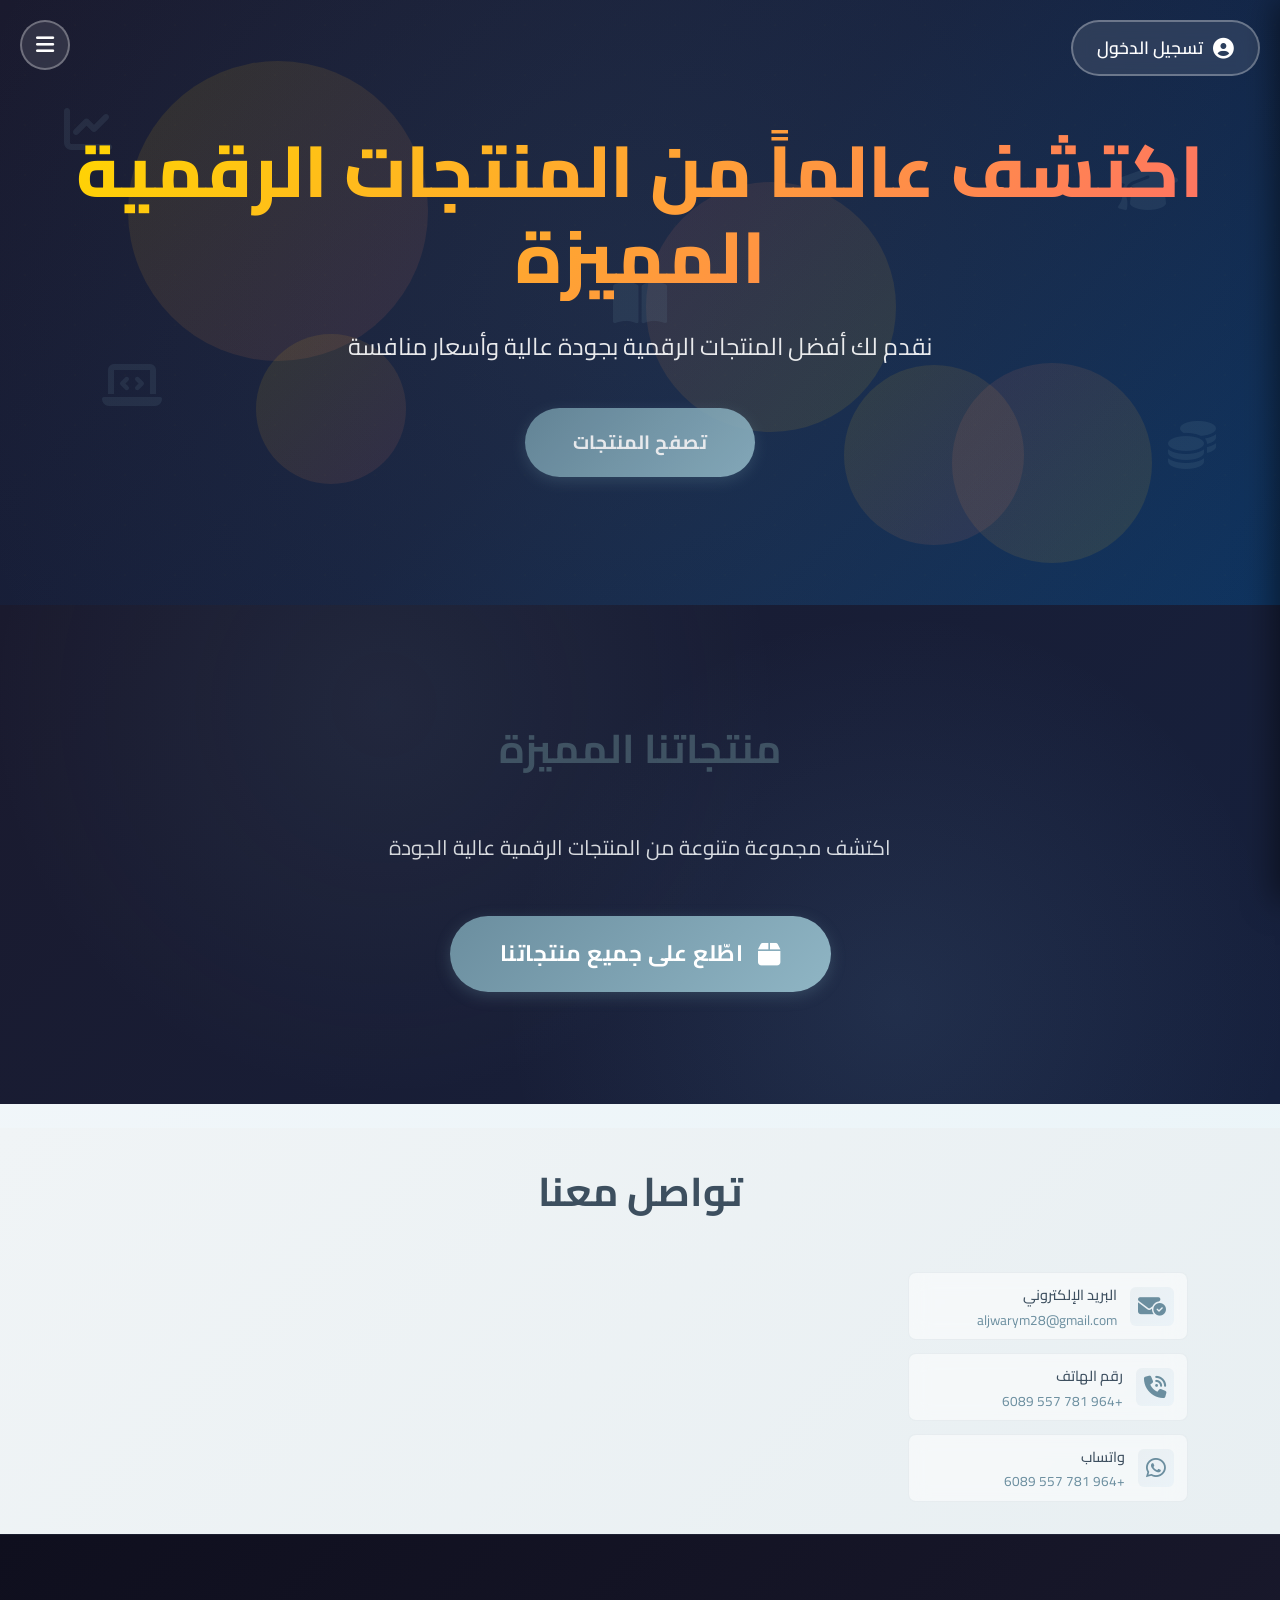
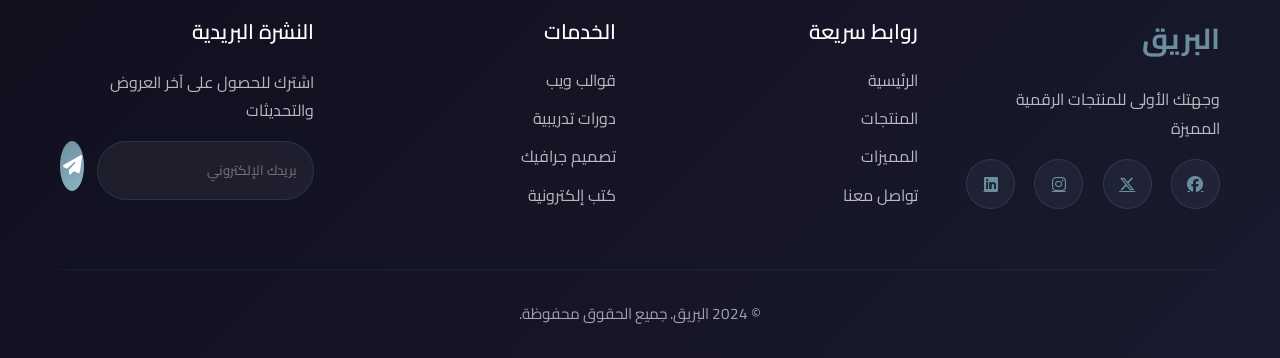
==== index.html @ 7b372cf4 "Add files via upload" ====
<!DOCTYPE html>
<html lang="ar" dir="rtl">
<head>
    <meta charset="UTF-8">
    <meta name="viewport" content="width=device-width, initial-scale=1.0">
    <title>البريق</title>
    <link rel="stylesheet" href="styles.css">
    <link href="https://fonts.googleapis.com/css2?family=Cairo:wght@300;400;600;700;800&display=swap" rel="stylesheet">
    <link rel="stylesheet" href="https://cdnjs.cloudflare.com/ajax/libs/font-awesome/6.4.0/css/all.min.css">
</head>
<body>
    <!-- Login Button -->
    <div class="login-container">
        <a href="#" class="login-btn">
            <i class="fas fa-user-circle"></i>
            <span>تسجيل الدخول</span>
        </a>
    </div>

    <!-- Sidebar Menu -->
    <div class="sidebar">
        <div class="sidebar-header">
            <h3>القائمة</h3>
            <button class="close-sidebar">
                <i class="fas fa-times"></i>
            </button>
        </div>
        <nav class="sidebar-nav">
            <a href="#home" class="sidebar-link active">
                <i class="fas fa-home"></i>
                <span>الرئيسية</span>
            </a>
            <a href="#products" class="sidebar-link">
                <i class="fas fa-box"></i>
                <span>المنتجات</span>
            </a>
            <a href="#contact" class="sidebar-link">
                <i class="fas fa-envelope"></i>
                <span>تواصل معنا</span>
            </a>
        </nav>
    </div>

    <!-- Sidebar Toggle Button -->
    <button class="sidebar-toggle">
        <i class="fas fa-bars"></i>
    </button>

    <!-- Hero Section -->
    <section class="hero" id="home">
        <div class="hero-animation">
            <div class="floating-shape shape-1"></div>
            <div class="floating-shape shape-2"></div>
            <div class="floating-shape shape-3"></div>
            <div class="floating-shape shape-4"></div>
            <div class="floating-shape shape-5"></div>
            <div class="digital-icon icon-1">
                <i class="fas fa-chart-line"></i>
            </div>
            <div class="digital-icon icon-2">
                <i class="fas fa-graduation-cap"></i>
            </div>
            <div class="digital-icon icon-3">
                <i class="fas fa-laptop-code"></i>
            </div>
            <div class="digital-icon icon-4">
                <i class="fas fa-coins"></i>
            </div>
            <div class="digital-icon icon-5">
                <i class="fas fa-book-open"></i>
            </div>
        </div>
        <div class="container">
            <div class="hero-content">
                <h1>اكتشف عالماً من المنتجات الرقمية المميزة</h1>
                <p>نقدم لك أفضل المنتجات الرقمية بجودة عالية وأسعار منافسة</p>
                <div class="hero-buttons">
                    <a href="#products" class="btn btn-primary">تصفح المنتجات</a>
                </div>
            </div>
        </div>
    </section>



    <!-- Products Section -->
    <section class="products" id="products">
        <div class="container">
            <h2 class="section-title">منتجاتنا المميزة</h2>
            <p class="section-description">اكتشف مجموعة متنوعة من المنتجات الرقمية عالية الجودة</p>
            <div class="products-cta">
                <a href="products.html" class="btn btn-primary btn-large">
                    <i class="fas fa-box"></i>
                    اطّلع على جميع منتجاتنا
                </a>
            </div>
        </div>
    </section>

    <!-- Contact Section -->
    <section class="contact" id="contact">
        <div class="container">
            <h2 class="section-title">تواصل معنا</h2>
            <div class="contact-content">
                <div class="contact-info">
                    <div class="info-item">
                        <i class="fas fa-envelope-circle-check"></i>
                        <div>
                            <h4>البريد الإلكتروني</h4>
                            <p><a href="mailto:aljwarym28@gmail.com">aljwarym28@gmail.com</a></p>
                        </div>
                    </div>
                    <div class="info-item">
                        <i class="fas fa-phone-volume"></i>
                        <div>
                            <h4>رقم الهاتف</h4>
                            <p><a href="tel:+9647815576089">+964 781 557 6089</a></p>
                        </div>
                    </div>
                    <div class="info-item">
                        <i class="fab fa-whatsapp"></i>
                        <div>
                            <h4>واتساب</h4>
                            <p><a href="https://wa.me/9647815576089" target="_blank">+964 781 557 6089</a></p>
                        </div>
                    </div>
                </div>
            </div>
        </div>
    </section>

    <!-- سيتم تحميل الفوتر تلقائياً -->

    <script src="script.js"></script>
    <script src="load-components.js"></script>
</body>
</html>
---- styles.css ----
/* ===== Reset & Base Styles ===== */
* {
    margin: 0;
    padding: 0;
    box-sizing: border-box;
}

:root {
    --primary-color: #6b8e9f;
    --primary-dark: #5a7b8c;
    --secondary-color: #8fb5c4;
    --text-dark: #3d4f5f;
    --text-light: rgba(255, 255, 255, 0.9);
    --bg-light: #f8fafb;
    --bg-white: #ffffff;
    --border-color: rgba(107, 142, 159, 0.15);
    --shadow: 0 2px 8px rgba(0, 0, 0, 0.06), 0 1px 3px rgba(0, 0, 0, 0.04);
    --shadow-lg: 0 8px 20px rgba(0, 0, 0, 0.08), 0 3px 8px rgba(0, 0, 0, 0.06);
    --transition: all 0.3s cubic-bezier(0.4, 0, 0.2, 1);
    --glow-color: rgba(107, 142, 159, 0.25);
    --gradient-primary: linear-gradient(135deg, #6b8e9f 0%, #8fb5c4 100%);
    --gradient-dark: linear-gradient(135deg, #f0f4f6 0%, #e8eff2 100%);
    --accent-color: #7a9eaf;
    --success-color: #5cb85c;
    --warning-color: #f0ad4e;
    --info-color: #5bc0de;
}

body {
    font-family: 'Cairo', sans-serif;
    line-height: 1.6;
    color: var(--text-dark);
    background: linear-gradient(135deg, #f5f7fa 0%, #e8f4f8 100%);
    overflow-x: hidden;
    position: relative;
}

body::before {
    content: '';
    position: fixed;
    top: 0;
    left: 0;
    width: 100%;
    height: 100%;
    background: 
        radial-gradient(circle at 20% 50%, rgba(107, 142, 159, 0.1) 0%, transparent 50%),
        radial-gradient(circle at 80% 80%, rgba(124, 185, 232, 0.1) 0%, transparent 50%);
    pointer-events: none;
    z-index: 0;
    animation: pulse-glow 8s ease-in-out infinite;
}

@keyframes pulse-glow {
    0%, 100% { opacity: 0.5; }
    50% { opacity: 1; }
}

.container {
    max-width: 1200px;
    margin: 0 auto;
    padding: 0 20px;
}

/* ===== Header & Navigation ===== */
.login-container {
    position: fixed;
    top: 20px;
    right: 20px;
    z-index: 1000;
}

.login-btn {
    display: flex;
    align-items: center;
    gap: 10px;
    color: #ffffff;
    text-decoration: none;
    font-size: 1.1rem;
    font-weight: 600;
    padding: 12px 24px;
    background: rgba(255, 255, 255, 0.1);
    border: 2px solid rgba(255, 255, 255, 0.3);
    border-radius: 30px;
    backdrop-filter: blur(10px);
    transition: all 0.3s ease;
}

.login-btn:hover {
    background: rgba(255, 255, 255, 0.2);
    border-color: #ffd700;
    transform: translateY(-2px);
    box-shadow: 0 5px 20px rgba(255, 215, 0, 0.3);
}

.login-btn i {
    font-size: 1.3rem;
}

/* ===== Sidebar Menu ===== */
.sidebar {
    position: fixed;
    top: 0;
    right: -300px;
    width: 300px;
    height: 100vh;
    background: linear-gradient(135deg, #1a1a2e 0%, #16213e 50%, #0f3460 100%);
    z-index: 1001;
    transition: right 0.4s ease;
    box-shadow: -5px 0 30px rgba(0, 0, 0, 0.5);
    padding: 20px;
}

.sidebar.active {
    right: 0;
}

.sidebar-header {
    display: flex;
    justify-content: space-between;
    align-items: center;
    padding: 20px 0;
    border-bottom: 1px solid rgba(255, 255, 255, 0.1);
    margin-bottom: 20px;
}

.sidebar-header h3 {
    color: #ffffff;
    font-size: 1.5rem;
    margin: 0;
}

.close-sidebar {
    background: none;
    border: none;
    color: #ffffff;
    font-size: 1.5rem;
    cursor: pointer;
    transition: all 0.3s ease;
}

.close-sidebar:hover {
    color: #ffd700;
    transform: rotate(90deg);
}

.sidebar-nav {
    display: flex;
    flex-direction: column;
    gap: 10px;
}

.sidebar-link {
    display: flex;
    align-items: center;
    gap: 15px;
    color: #ffffff;
    text-decoration: none;
    padding: 15px 20px;
    border-radius: 10px;
    transition: all 0.3s ease;
    font-size: 1.1rem;
}

.sidebar-link:hover,
.sidebar-link.active {
    background: rgba(255, 255, 255, 0.1);
    color: #ffd700;
    transform: translateX(-5px);
}

.sidebar-link i {
    font-size: 1.3rem;
    width: 25px;
}

.sidebar-toggle {
    position: fixed;
    top: 20px;
    left: 20px;
    background: rgba(255, 255, 255, 0.1);
    border: 2px solid rgba(255, 255, 255, 0.3);
    border-radius: 50%;
    width: 50px;
    height: 50px;
    color: #ffffff;
    font-size: 1.3rem;
    cursor: pointer;
    z-index: 1000;
    transition: all 0.3s ease;
    backdrop-filter: blur(10px);
}

.sidebar-toggle:hover {
    background: rgba(255, 255, 255, 0.2);
    border-color: #ffd700;
    transform: scale(1.1);
    box-shadow: 0 5px 20px rgba(255, 215, 0, 0.3);
}

.header {
    background: transparent;
    backdrop-filter: none;
    box-shadow: none;
    position: relative;
    top: 0;
    z-index: 1;
    padding: 2rem 0;
    border-bottom: none;
}

.navbar {
    display: flex;
    justify-content: space-between;
    align-items: center;
    padding: 0.5rem 0;
}

.logo h1 {
    font-size: 2.2rem;
    background: linear-gradient(135deg, #ffd700 0%, #ff6b6b 100%);
    -webkit-background-clip: text;
    -webkit-text-fill-color: transparent;
    background-clip: text;
    font-weight: 800;
    letter-spacing: 1px;
    animation: logo-glow 3s ease-in-out infinite;
}

@keyframes logo-glow {
    0%, 100% { filter: brightness(1); }
    50% { filter: brightness(1.3); }
}

.logo span {
    color: #ffffff;
}

.nav-menu {
    display: flex;
    list-style: none;
    gap: 2.5rem;
}

.nav-link {
    text-decoration: none;
    color: #ffffff;
    font-weight: 600;
    font-size: 1.1rem;
    transition: var(--transition);
    position: relative;
    padding: 0.5rem 0;
}

.nav-link::after {
    content: '';
    position: absolute;
    bottom: 0;
    right: 0;
    width: 0;
    height: 2px;
    background: linear-gradient(90deg, #ffd700, #ff6b6b);
    transition: var(--transition);
}

.nav-link:hover::after,
.nav-link.active::after {
    width: 100%;
}

.nav-link:hover,
.nav-link.active {
    color: #6b8e9f;
    transform: translateY(-2px);
}

.nav-icons {
    display: flex;
    align-items: center;
    gap: 1.2rem;
}

.icon-btn {
    color: #6b8e9f;
    font-size: 1.3rem;
    transition: var(--transition);
    padding: 0.6rem;
    border-radius: 50%;
    background: rgba(107, 142, 159, 0.1);
    border: 1px solid rgba(107, 142, 159, 0.2);
}

.icon-btn:hover {
    background: linear-gradient(135deg, #6b8e9f 0%, #8fb5c4 100%);
    color: #ffffff;
    transform: translateY(-3px) scale(1.1);
    box-shadow: 0 5px 20px rgba(107, 142, 159, 0.3);
}

.hamburger {
    display: none;
    flex-direction: column;
    cursor: pointer;
    gap: 6px;
    padding: 0.5rem;
}

.hamburger span {
    width: 30px;
    height: 3px;
    background: #ffffff;
    transition: var(--transition);
    border-radius: 2px;
}

/* ===== Hero Section ===== */
.hero {
    padding: 8rem 0;
    background: linear-gradient(135deg, #1a1a2e 0%, #16213e 50%, #0f3460 100%);
    color: var(--bg-white);
    position: relative;
    overflow: hidden;
}

.hero::before {
    content: '';
    position: absolute;
    top: 0;
    left: 0;
    right: 0;
    bottom: 0;
    background: url('data:image/svg+xml,<svg xmlns="http://www.w3.org/2000/svg" viewBox="0 0 100 100"><circle cx="50" cy="50" r="1" fill="rgba(255,215,0,0.15)"/></svg>');
    background-size: 50px 50px;
    opacity: 0.4;
    animation: dots-move 20s linear infinite;
}

@keyframes dots-move {
    0% { transform: translateY(0); }
    100% { transform: translateY(-50px); }
}

.hero::after {
    content: '';
    position: absolute;
    top: -50%;
    left: -50%;
    width: 200%;
    height: 200%;
    background: radial-gradient(circle, rgba(107, 142, 159, 0.1) 0%, transparent 50%);
    animation: rotate-glow 15s linear infinite;
}

@keyframes rotate-glow {
    0% { transform: rotate(0deg); }
    100% { transform: rotate(360deg); }
}

.hero .container {
    display: grid;
    grid-template-columns: 1fr;
    gap: 4rem;
    align-items: center;
    position: relative;
    z-index: 1;
    text-align: center;
}

.hero-animation {
    position: absolute;
    top: 0;
    left: 0;
    width: 100%;
    height: 100%;
    overflow: hidden;
    z-index: 0;
}

.floating-shape {
    position: absolute;
    border-radius: 50%;
    opacity: 0.1;
    animation: float 20s infinite ease-in-out;
}

.shape-1 {
    width: 300px;
    height: 300px;
    background: linear-gradient(135deg, #ffd700, #ff6b6b);
    top: 10%;
    left: 10%;
    animation-delay: 0s;
}

.shape-2 {
    width: 200px;
    height: 200px;
    background: linear-gradient(135deg, #ff6b6b, #ffd700);
    top: 60%;
    right: 10%;
    animation-delay: -5s;
}

.shape-3 {
    width: 150px;
    height: 150px;
    background: linear-gradient(135deg, #ffd700, #ff6b6b);
    bottom: 20%;
    left: 20%;
    animation-delay: -10s;
}

.shape-4 {
    width: 250px;
    height: 250px;
    background: linear-gradient(135deg, #ff6b6b, #ffd700);
    top: 30%;
    right: 30%;
    animation-delay: -15s;
}

.shape-5 {
    width: 180px;
    height: 180px;
    background: linear-gradient(135deg, #ffd700, #ff6b6b);
    bottom: 10%;
    right: 20%;
    animation-delay: -8s;
}

@keyframes float {
    0%, 100% {
        transform: translateY(0) rotate(0deg);
        opacity: 0.1;
    }
    25% {
        transform: translateY(-30px) rotate(90deg);
        opacity: 0.2;
    }
    50% {
        transform: translateY(-60px) rotate(180deg);
        opacity: 0.1;
    }
    75% {
        transform: translateY(-30px) rotate(270deg);
        opacity: 0.2;
    }
}

.digital-icon {
    position: absolute;
    font-size: 3rem;
    color: rgba(107, 142, 159, 0.15);
    animation: icon-float 15s infinite ease-in-out;
    z-index: 0;
}

.icon-1 {
    top: 15%;
    left: 5%;
    animation-delay: 0s;
}

.icon-2 {
    top: 25%;
    right: 8%;
    animation-delay: -3s;
}

.icon-3 {
    bottom: 30%;
    left: 8%;
    animation-delay: -6s;
}

.icon-4 {
    bottom: 20%;
    right: 5%;
    animation-delay: -9s;
}

.icon-5 {
    top: 50%;
    left: 50%;
    transform: translate(-50%, -50%);
    animation-delay: -12s;
}

@keyframes icon-float {
    0%, 100% {
        transform: translateY(0) scale(1);
        opacity: 0.15;
    }
    25% {
        transform: translateY(-20px) scale(1.1);
        opacity: 0.25;
    }
    50% {
        transform: translateY(-40px) scale(1);
        opacity: 0.15;
    }
    75% {
        transform: translateY(-20px) scale(1.1);
        opacity: 0.25;
    }
}

.hero-content h1 {
    font-size: 4.5rem;
    margin-bottom: 1.5rem;
    line-height: 1.2;
    font-weight: 800;
    background: linear-gradient(135deg, #ffd700 0%, #ff6b6b 100%);
    -webkit-background-clip: text;
    -webkit-text-fill-color: transparent;
    background-clip: text;
    animation: text-glow 3s ease-in-out infinite;
    text-align: center;
}

@keyframes text-glow {
    0%, 100% { filter: brightness(1); }
    50% { filter: brightness(1.2); }
}

.hero-content p {
    font-size: 1.5rem;
    margin: 0 auto 2.5rem;
    opacity: 0.9;
    line-height: 1.8;
    animation: fade-in-up 1s ease-out 0.3s both;
    max-width: 800px;
}

@keyframes fade-in-up {
    from {
        opacity: 0;
        transform: translateY(20px);
    }
    to {
        opacity: 0.9;
        transform: translateY(0);
    }
}

.hero-buttons {
    display: flex;
    gap: 1.5rem;
    animation: fade-in-up 1s ease-out 0.6s both;
    justify-content: center;
}

.btn {
    padding: 1.2rem 3rem;
    border-radius: 50px;
    text-decoration: none;
    font-weight: 700;
    transition: var(--transition);
    display: inline-block;
    cursor: pointer;
    border: none;
    font-size: 1.2rem;
    letter-spacing: 0.5px;
    position: relative;
    overflow: hidden;
}

.btn::before {
    content: '';
    position: absolute;
    top: 50%;
    left: 50%;
    width: 0;
    height: 0;
    border-radius: 50%;
    background: rgba(255, 255, 255, 0.3);
    transform: translate(-50%, -50%);
    transition: width 0.6s, height 0.6s;
}

.btn:hover::before {
    width: 300px;
    height: 300px;
}

.btn-primary {
    background: linear-gradient(135deg, #6b8e9f 0%, #8fb5c4 100%);
    color: #ffffff;
    box-shadow: 0 4px 15px rgba(107, 142, 159, 0.3);
    animation: pulse-shadow 2s ease-in-out infinite;
}

@keyframes pulse-shadow {
    0%, 100% { box-shadow: 0 4px 15px rgba(107, 142, 159, 0.3); }
    50% { box-shadow: 0 6px 25px rgba(107, 142, 159, 0.5); }
}

.btn-primary:hover {
    transform: translateY(-3px);
    box-shadow: 0 6px 20px rgba(107, 142, 159, 0.4);
}

.btn-secondary {
    background: transparent;
    color: #6b8e9f;
    border: 2px solid #6b8e9f;
}

.btn-secondary:hover {
    background: rgba(107, 142, 159, 0.1);
    transform: translateY(-3px);
}

.hero-image {
    display: none;
}

/* ===== Features Section ===== */
.features {
    padding: 5rem 0;
    background: var(--bg-white);
}

.section-title {
    text-align: center;
    font-size: 2.5rem;
    margin-bottom: 3rem;
    color: var(--text-dark);
}

.features-grid {
    display: grid;
    grid-template-columns: repeat(auto-fit, minmax(250px, 1fr));
    gap: 2rem;
}

.feature-card {
    padding: 2rem;
    text-align: center;
    border-radius: 15px;
    background: var(--bg-light);
    transition: var(--transition);
}

.feature-card:hover {
    transform: translateY(-10px);
    box-shadow: var(--shadow-lg);
}

.feature-icon {
    width: 70px;
    height: 70px;
    margin: 0 auto 1.5rem;
    background: var(--primary-color);
    border-radius: 50%;
    display: flex;
    align-items: center;
    justify-content: center;
    color: var(--bg-white);
    font-size: 1.8rem;
}

.feature-card h3 {
    margin-bottom: 1rem;
    color: var(--text-dark);
}

.feature-card p {
    color: var(--text-light);
}

/* ===== Products Section ===== */
.products {
    padding: 7rem 0;
    background: linear-gradient(135deg, #1a1a2e 0%, #16213e 100%);
    position: relative;
    overflow: hidden;
    text-align: center;
}

.section-description {
    font-size: 1.3rem;
    color: rgba(255, 255, 255, 0.85);
    max-width: 700px;
    margin: 0 auto 40px;
    line-height: 1.8;
}

.products-cta {
    margin-top: 50px;
}

.btn-large {
    padding: 20px 50px;
    font-size: 1.4rem;
    border-radius: 50px;
    display: inline-flex;
    align-items: center;
    gap: 15px;
    transition: all 0.3s ease;
    font-weight: 700;
    text-decoration: none;
}

.btn-large:hover {
    transform: translateY(-5px);
    box-shadow: 0 15px 40px rgba(255, 215, 0, 0.5);
}

.btn-large i {
    font-size: 1.6rem;
}

.products::before {
    content: '';
    position: absolute;
    top: 0;
    left: 0;
    right: 0;
    bottom: 0;
    background: 
        radial-gradient(circle at 30% 20%, rgba(107, 142, 159, 0.1) 0%, transparent 40%),
        radial-gradient(circle at 70% 80%, rgba(124, 185, 232, 0.1) 0%, transparent 40%);
    animation: products-glow 8s ease-in-out infinite alternate;
}

@keyframes products-glow {
    0% { opacity: 0.5; }
    100% { opacity: 1; }
}

.products-grid {
    display: grid;
    grid-template-columns: repeat(auto-fit, minmax(280px, 1fr));
    gap: 2rem;
    max-width: 1400px;
    margin: 0 auto;
    position: relative;
    z-index: 1;
}

.product-card {
    background: rgba(255, 255, 255, 0.05);
    border-radius: 25px;
    overflow: hidden;
    box-shadow: 0 10px 30px rgba(0, 0, 0, 0.3);
    transition: var(--transition);
    border: 1px solid rgba(107, 142, 159, 0.1);
    backdrop-filter: blur(10px);
    animation: card-appear 0.6s ease-out both;
}

@keyframes card-appear {
    from {
        opacity: 0;
        transform: translateY(30px);
    }
    to {
        opacity: 1;
        transform: translateY(0);
    }
}

.product-card:hover {
    transform: translateY(-15px) scale(1.02);
    box-shadow: 0 25px 50px rgba(0, 0, 0, 0.5);
    border-color: rgba(107, 142, 159, 0.4);
}

.product-card:nth-child(1) { animation-delay: 0.1s; }
.product-card:nth-child(2) { animation-delay: 0.2s; }

.product-image {
    position: relative;
    overflow: hidden;
    height: 250px;
}

.product-image img {
    width: 100%;
    height: 100%;
    object-fit: cover;
    transition: var(--transition);
}

.product-link {
    display: block;
    width: 100%;
    height: 100%;
}

.product-link img {
    display: block;
    width: 100%;
    height: 100%;
}

.product-card:hover .product-image img {
    transform: scale(1.15) rotate(2deg);
}

.product-overlay {
    position: absolute;
    top: 0;
    left: 0;
    right: 0;
    bottom: 0;
    background: linear-gradient(135deg, rgba(26, 26, 46, 0.95) 0%, rgba(22, 33, 62, 0.95) 100%);
    display: flex;
    align-items: center;
    justify-content: center;
    opacity: 0;
    transition: var(--transition);
    backdrop-filter: blur(5px);
}

.product-card:hover .product-overlay {
    opacity: 1;
}

.btn-buy {
    background: linear-gradient(135deg, #6b8e9f 0%, #8fb5c4 100%);
    color: #ffffff;
    padding: 1rem 2.5rem;
    border-radius: 30px;
    text-decoration: none;
    font-weight: 700;
    transition: var(--transition);
    display: inline-flex;
    align-items: center;
    gap: 0.5rem;
    position: relative;
    overflow: hidden;
}

.btn-buy::before {
    content: '';
    position: absolute;
    top: 50%;
    left: 50%;
    width: 0;
    height: 0;
    border-radius: 50%;
    background: rgba(255, 255, 255, 0.3);
    transform: translate(-50%, -50%);
    transition: width 0.6s, height 0.6s;
}

.btn-buy:hover::before {
    width: 300px;
    height: 300px;
}

.btn-buy:hover {
    transform: scale(1.1);
    box-shadow: 0 10px 30px rgba(107, 142, 159, 0.5);
}
    gap: 0.8rem;
    font-size: 1.1rem;
    letter-spacing: 0.5px;
    box-shadow: 0 4px 15px rgba(107, 142, 159, 0.3);
}

.btn-buy:hover {
    transform: translateY(-3px) scale(1.05);
    box-shadow: 0 6px 20px rgba(107, 142, 159, 0.4);
}

.btn-cart {
    background: var(--bg-white);
    color: var(--primary-color);
    padding: 0.8rem 1.5rem;
    border-radius: 25px;
    border: none;
    cursor: pointer;
    font-weight: 600;
    transition: var(--transition);
}

.btn-cart:hover {
    background: var(--primary-color);
    color: var(--bg-white);
}

.product-info {
    padding: 1.5rem;
    background: rgba(255, 255, 255, 0.03);
    border-top: 1px solid rgba(107, 142, 159, 0.1);
}

.product-category {
    color: #6b8e9f;
    font-size: 0.85rem;
    font-weight: 600;
    text-transform: uppercase;
    letter-spacing: 1px;
    margin-bottom: 0.6rem;
}

.product-info h3 {
    margin: 0.4rem 0;
    font-size: 1.2rem;
    color: #ffffff;
    font-weight: 700;
    line-height: 1.4;
}

.product-description {
    color: rgba(255, 255, 255, 0.7);
    font-size: 0.9rem;
    margin: 0.6rem 0;
    line-height: 1.5;
}

.product-rating {
    display: flex;
    align-items: center;
    gap: 0.3rem;
    margin: 0.6rem 0;
    color: #6b8e9f;
}

.product-rating span {
    color: rgba(255, 255, 255, 0.6);
    font-size: 0.85rem;
}

.product-price {
    display: flex;
    align-items: center;
    gap: 1rem;
    margin-top: 1rem;
}

.current-price {
    font-size: 1.5rem;
    font-weight: 800;
    background: linear-gradient(135deg, #ffd700 0%, #ff6b6b 100%);
    -webkit-background-clip: text;
    -webkit-text-fill-color: transparent;
    background-clip: text;
    font-weight: 700;
    color: var(--primary-color);
}

.old-price {
    text-decoration: line-through;
    color: var(--text-light);
}

/* ===== Contact Section ===== */
.contact {
    padding: 2rem 0;
    margin-top: 1.5rem;
    background: linear-gradient(135deg, #f0f4f6 0%, #e8eff2 100%);
}

.contact-content {
    display: flex;
    justify-content: flex-start;
    align-items: center;
    direction: rtl;
}

.contact-info {
    display: flex;
    flex-direction: column;
    gap: 0.8rem;
    width: 100%;
    max-width: 280px;
    margin-right: 2rem;
}

.info-item {
    display: flex;
    align-items: center;
    gap: 0.8rem;
    padding: 0.6rem 0.8rem;
    background: rgba(255, 255, 255, 0.5);
    border-radius: 8px;
    transition: var(--transition);
    border: 1px solid rgba(107, 142, 159, 0.1);
    backdrop-filter: blur(10px);
}

.info-item:hover {
    transform: translateY(-3px);
    box-shadow: 0 4px 12px rgba(0, 0, 0, 0.08);
    border-color: rgba(107, 142, 159, 0.2);
}

.info-item i {
    font-size: 1.4rem;
    color: #6b8e9f;
    background: linear-gradient(135deg, rgba(107, 142, 159, 0.08) 0%, rgba(124, 185, 232, 0.08) 100%);
    padding: 0.5rem;
    border-radius: 6px;
}

.info-item h4 {
    margin-bottom: 0.3rem;
    color: #3d4f5f;
    font-weight: 500;
    font-size: 0.9rem;
}

.info-item p {
    color: #5a6b7a;
    font-size: 0.85rem;
    line-height: 1.4;
}

.info-item p a {
    color: #6b8e9f;
    text-decoration: none;
    transition: var(--transition);
}

.info-item p a:hover {
    color: #8fb5c4;
    text-decoration: underline;
}

/* ===== Footer ===== */
.footer {
    background: linear-gradient(135deg, #0f0f1e 0%, #1a1a2e 100%);
    color: var(--bg-white);
    padding: 5rem 0 0;
    border-top: 1px solid rgba(107, 142, 159, 0.1);
}

.footer-content {
    display: grid;
    grid-template-columns: repeat(auto-fit, minmax(250px, 1fr));
    gap: 3rem;
    margin-bottom: 3rem;
}

.footer-section h3 {
    font-size: 1.8rem;
    margin-bottom: 1.5rem;
    color: #6b8e9f;
    font-weight: 700;
}

.footer-section h4 {
    font-size: 1.3rem;
    margin-bottom: 1.2rem;
    color: #ffffff;
    font-weight: 600;
}

.footer-section p {
    color: rgba(255, 255, 255, 0.7);
    margin-bottom: 1rem;
    line-height: 1.8;
}

.social-links {
    display: flex;
    gap: 1.2rem;
}

.social-links a {
    width: 50px;
    height: 50px;
    background: rgba(107, 142, 159, 0.1);
    display: flex;
    align-items: center;
    justify-content: center;
    border-radius: 50%;
    color: #6b8e9f;
    transition: var(--transition);
    border: 1px solid rgba(107, 142, 159, 0.2);
}

.social-links a:hover {
    background: linear-gradient(135deg, #6b8e9f 0%, #8fb5c4 100%);
    color: #ffffff;
    transform: translateY(-5px) scale(1.1);
    box-shadow: 0 5px 15px rgba(107, 142, 159, 0.3);
}

.footer-section ul {
    list-style: none;
}

.footer-section ul li {
    margin-bottom: 0.8rem;
}

.footer-section ul a {
    color: rgba(255, 255, 255, 0.7);
    text-decoration: none;
    transition: var(--transition);
    font-size: 1rem;
}

.footer-section ul a:hover {
    color: #6b8e9f;
    transform: translateX(5px);
}

.newsletter-form {
    display: flex;
    gap: 0.8rem;
}

.newsletter-form input {
    flex: 1;
    padding: 1rem;
    border: 1px solid rgba(107, 142, 159, 0.2);
    border-radius: 30px;
    font-family: 'Cairo', sans-serif;
    background: rgba(255, 255, 255, 0.05);
    color: #ffffff;
    transition: var(--transition);
}

.newsletter-form input:focus {
    outline: none;
    border-color: #ffd700;
    background: rgba(255, 255, 255, 0.1);
}

.newsletter-form button {
    width: 50px;
    height: 50px;
    border: none;
    border-radius: 50%;
    background: linear-gradient(135deg, #6b8e9f 0%, #8fb5c4 100%);
    color: #ffffff;
    cursor: pointer;
    transition: var(--transition);
    font-size: 1.2rem;
}

.newsletter-form button:hover {
    transform: translateY(-3px) scale(1.1);
    box-shadow: 0 5px 15px rgba(107, 142, 159, 0.3);
}

.footer-bottom {
    text-align: center;
    padding: 2rem 0;
    border-top: 1px solid rgba(107, 142, 159, 0.1);
    color: rgba(255, 255, 255, 0.6);
    font-size: 0.95rem;
}

/* ===== Responsive Design ===== */
@media (max-width: 768px) {
    .nav-menu {
        position: fixed;
        top: 70px;
        right: -100%;
        width: 100%;
        height: calc(100vh - 70px);
        background: var(--bg-white);
        flex-direction: column;
        align-items: center;
        justify-content: center;
        transition: var(--transition);
    }

    .nav-menu.active {
        right: 0;
    }

    .hamburger {
        display: flex;
    }

    .hamburger.active span:nth-child(1) {
        transform: rotate(45deg) translate(5px, 5px);
    }

    .hamburger.active span:nth-child(2) {
        opacity: 0;
    }

    .hamburger.active span:nth-child(3) {
        transform: rotate(-45deg) translate(7px, -6px);
    }

    .hero .container {
        grid-template-columns: 1fr;
        text-align: center;
    }

    .hero-buttons {
        justify-content: center;
    }

    .contact-content {
        grid-template-columns: 1fr;
    }

    .hero-content h1 {
        font-size: 2rem;
    }

    .section-title {
        font-size: 2rem;
    }
}

/* ===== Animations ===== */
@keyframes fadeInUp {
    from {
        opacity: 0;
        transform: translateY(30px);
    }
    to {
        opacity: 1;
        transform: translateY(0);
    }
}

.feature-card,
.product-card {
    animation: fadeInUp 0.6s ease forwards;
}

.feature-card:nth-child(2) {
    animation-delay: 0.2s;
}

.feature-card:nth-child(3) {
    animation-delay: 0.4s;
}

.feature-card:nth-child(4) {
    animation-delay: 0.6s;
}
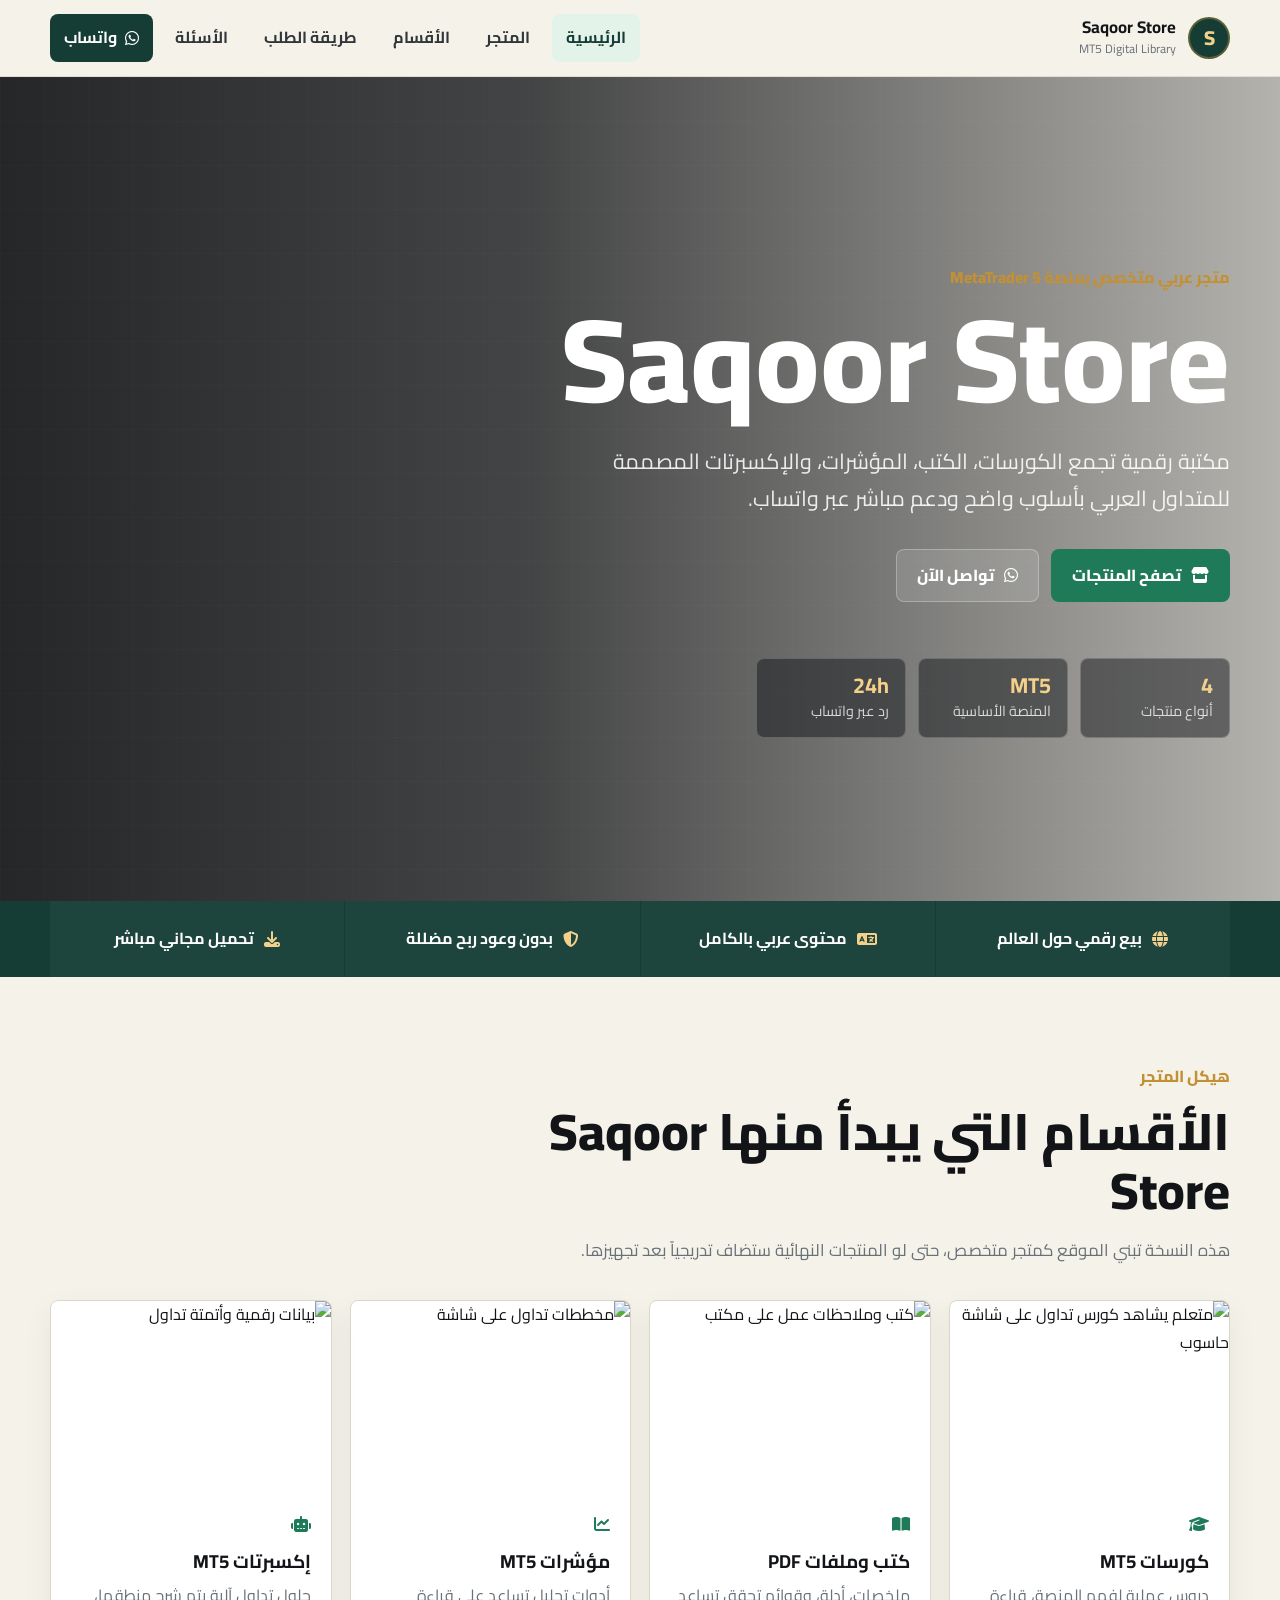
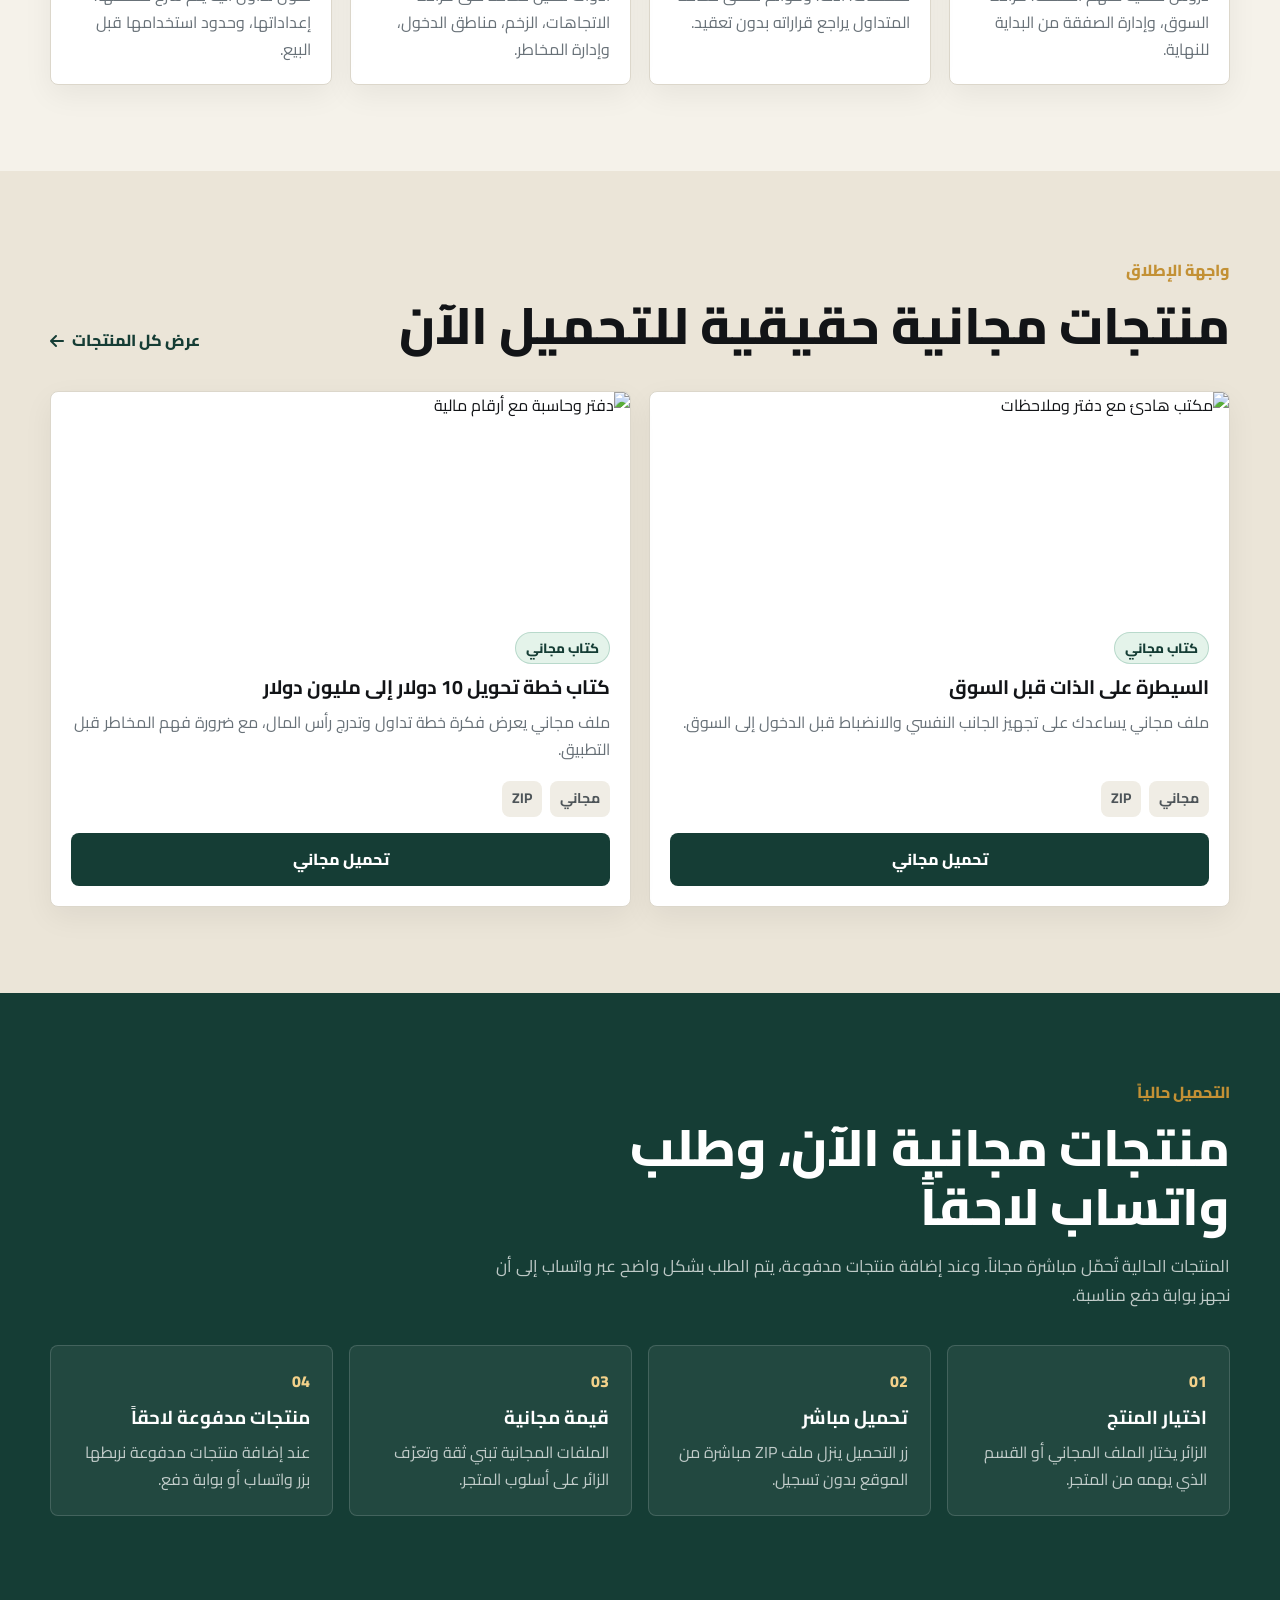
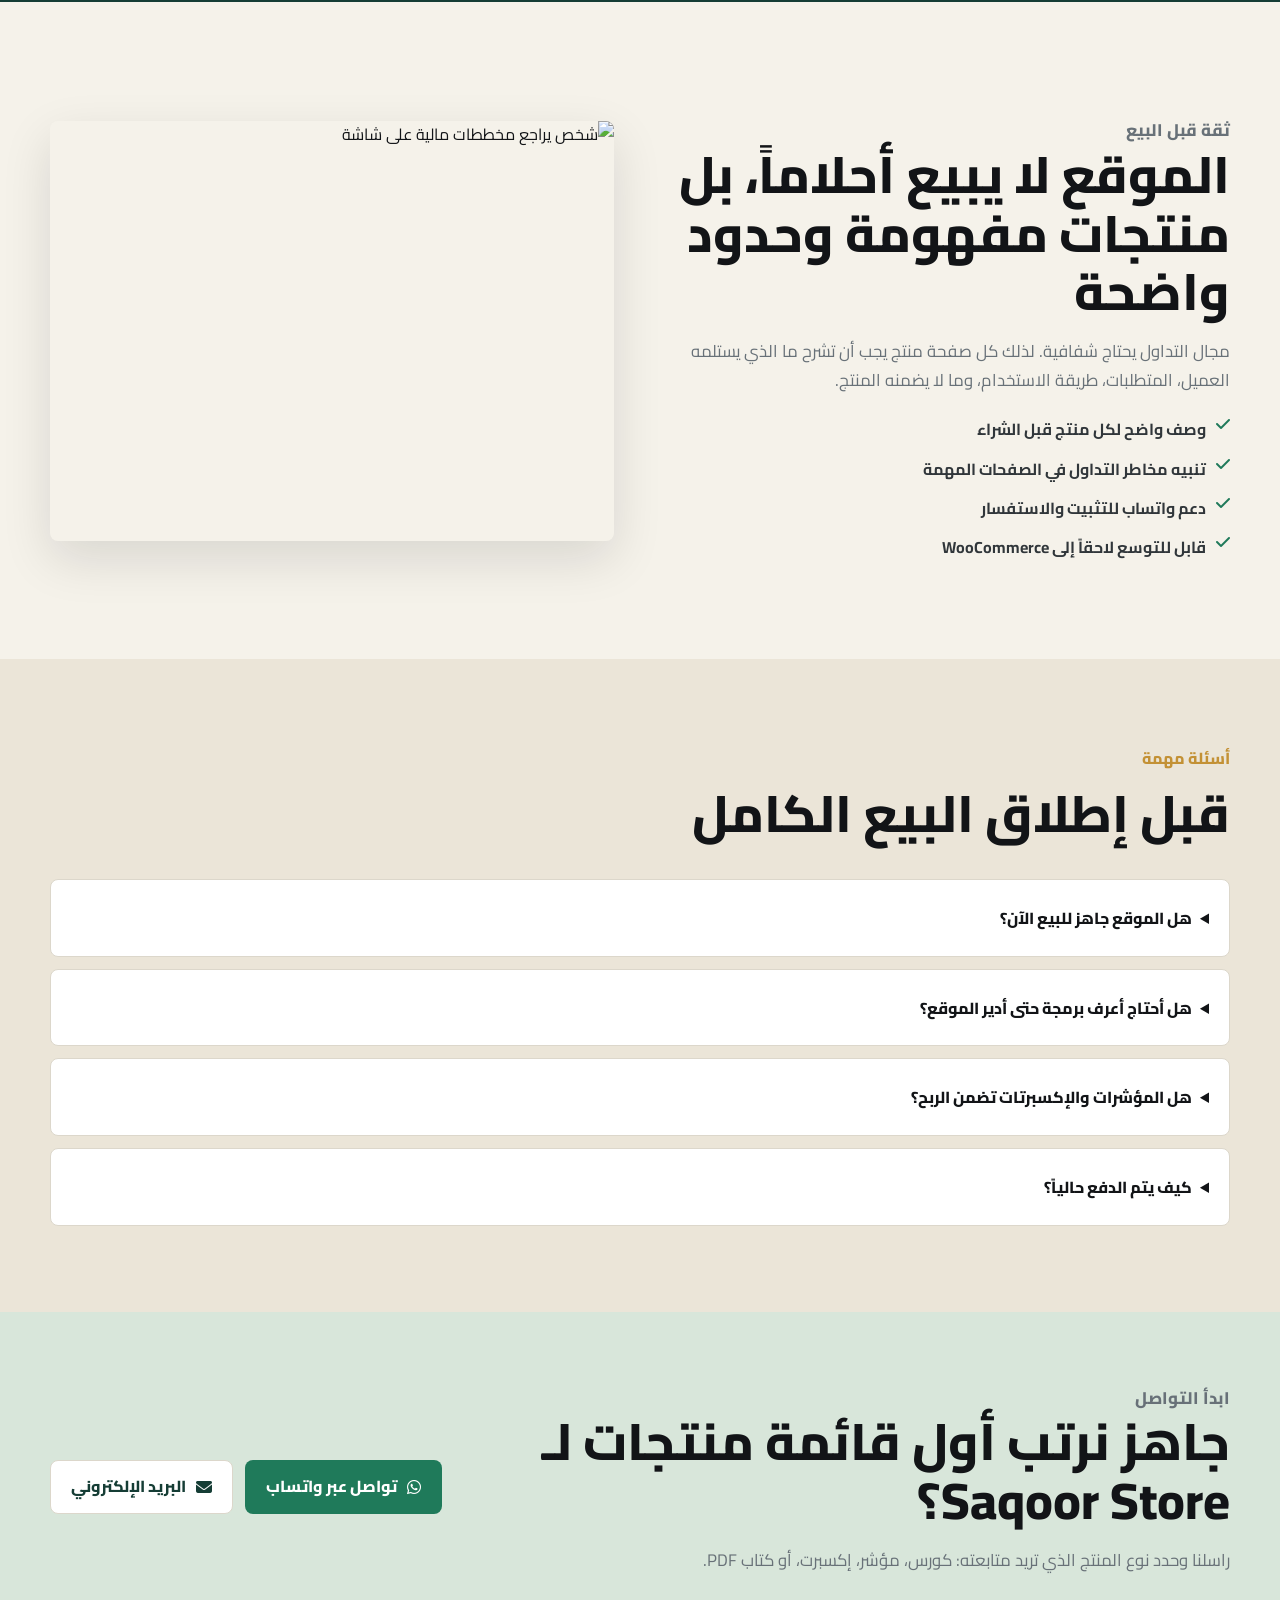
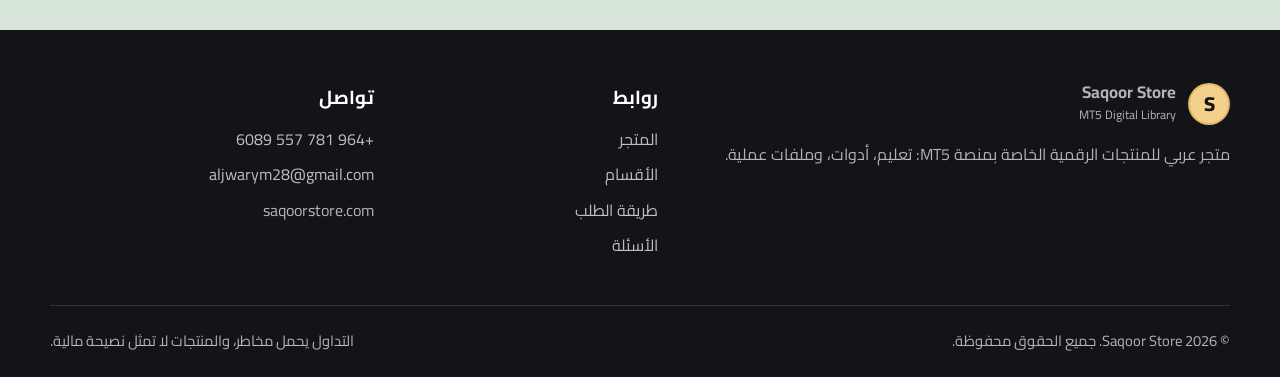
==== commit bea50dc1: "Add files via upload" ====
--- a/index.html
+++ b/index.html
@@ -1,138 +1,315 @@
-
-<!DOCTYPE html>
-<html lang="ar" dir="rtl">
-<head>
-    <meta charset="UTF-8">
-    <meta name="viewport" content="width=device-width, initial-scale=1.0">
-    <title>البريق</title>
-    <link rel="stylesheet" href="styles.css">
-    <link href="https://fonts.googleapis.com/css2?family=Cairo:wght@300;400;600;700;800&display=swap" rel="stylesheet">
-    <link rel="stylesheet" href="https://cdnjs.cloudflare.com/ajax/libs/font-awesome/6.4.0/css/all.min.css">
-</head>
-<body>
-    <!-- Login Button -->
-    <div class="login-container">
-        <a href="#" class="login-btn">
-            <i class="fas fa-user-circle"></i>
-            <span>تسجيل الدخول</span>
-        </a>
-    </div>
-
-    <!-- Sidebar Menu -->
-    <div class="sidebar">
-        <div class="sidebar-header">
-            <h3>القائمة</h3>
-            <button class="close-sidebar">
-                <i class="fas fa-times"></i>
-            </button>
-        </div>
-        <nav class="sidebar-nav">
-            <a href="#home" class="sidebar-link active">
-                <i class="fas fa-home"></i>
-                <span>الرئيسية</span>
-            </a>
-            <a href="#products" class="sidebar-link">
-                <i class="fas fa-box"></i>
-                <span>المنتجات</span>
-            </a>
-            <a href="#contact" class="sidebar-link">
-                <i class="fas fa-envelope"></i>
-                <span>تواصل معنا</span>
-            </a>
-        </nav>
-    </div>
-
-    <!-- Sidebar Toggle Button -->
-    <button class="sidebar-toggle">
-        <i class="fas fa-bars"></i>
-    </button>
-
-    <!-- Hero Section -->
-    <section class="hero" id="home">
-        <div class="hero-animation">
-            <div class="floating-shape shape-1"></div>
-            <div class="floating-shape shape-2"></div>
-            <div class="floating-shape shape-3"></div>
-            <div class="floating-shape shape-4"></div>
-            <div class="floating-shape shape-5"></div>
-            <div class="digital-icon icon-1">
-                <i class="fas fa-chart-line"></i>
-            </div>
-            <div class="digital-icon icon-2">
-                <i class="fas fa-graduation-cap"></i>
-            </div>
-            <div class="digital-icon icon-3">
-                <i class="fas fa-laptop-code"></i>
-            </div>
-            <div class="digital-icon icon-4">
-                <i class="fas fa-coins"></i>
-            </div>
-            <div class="digital-icon icon-5">
-                <i class="fas fa-book-open"></i>
-            </div>
-        </div>
-        <div class="container">
-            <div class="hero-content">
-                <h1>اكتشف عالماً من المنتجات الرقمية المميزة</h1>
-                <p>نقدم لك أفضل المنتجات الرقمية بجودة عالية وأسعار منافسة</p>
-                <div class="hero-buttons">
-                    <a href="#products" class="btn btn-primary">تصفح المنتجات</a>
-                </div>
-            </div>
-        </div>
-    </section>
-
-
-
-    <!-- Products Section -->
-    <section class="products" id="products">
-        <div class="container">
-            <h2 class="section-title">منتجاتنا المميزة</h2>
-            <p class="section-description">اكتشف مجموعة متنوعة من المنتجات الرقمية عالية الجودة</p>
-            <div class="products-cta">
-                <a href="products.html" class="btn btn-primary btn-large">
-                    <i class="fas fa-box"></i>
-                    اطّلع على جميع منتجاتنا
-                </a>
-            </div>
-        </div>
-    </section>
-
-    <!-- Contact Section -->
-    <section class="contact" id="contact">
-        <div class="container">
-            <h2 class="section-title">تواصل معنا</h2>
-            <div class="contact-content">
-                <div class="contact-info">
-                    <div class="info-item">
-                        <i class="fas fa-envelope-circle-check"></i>
-                        <div>
-                            <h4>البريد الإلكتروني</h4>
-                            <p><a href="mailto:aljwarym28@gmail.com">aljwarym28@gmail.com</a></p>
-                        </div>
-                    </div>
-                    <div class="info-item">
-                        <i class="fas fa-phone-volume"></i>
-                        <div>
-                            <h4>رقم الهاتف</h4>
-                            <p><a href="tel:+9647815576089">+964 781 557 6089</a></p>
-                        </div>
-                    </div>
-                    <div class="info-item">
-                        <i class="fab fa-whatsapp"></i>
-                        <div>
-                            <h4>واتساب</h4>
-                            <p><a href="https://wa.me/9647815576089" target="_blank">+964 781 557 6089</a></p>
-                        </div>
-                    </div>
-                </div>
-            </div>
-        </div>
-    </section>
-
-    <!-- سيتم تحميل الفوتر تلقائياً -->
-
-    <script src="script.js"></script>
-    <script src="load-components.js"></script>
-</body>
-</html>
+<!DOCTYPE html>
+<html lang="ar" dir="rtl">
+<head>
+    <meta charset="UTF-8">
+    <meta name="viewport" content="width=device-width, initial-scale=1.0">
+    <meta name="description" content="Saqoor Store متجر عربي متخصص بمنتجات MT5 الرقمية: كورسات، كتب، مؤشرات، وإكسبرتات للمتداول العربي.">
+    <title>Saqoor Store | متجر صقور لمنتجات MT5 الرقمية</title>
+    <link rel="preconnect" href="https://fonts.googleapis.com">
+    <link rel="preconnect" href="https://fonts.gstatic.com" crossorigin>
+    <link href="https://fonts.googleapis.com/css2?family=Cairo:wght@400;600;700;800&display=swap" rel="stylesheet">
+    <link rel="stylesheet" href="https://cdnjs.cloudflare.com/ajax/libs/font-awesome/6.5.2/css/all.min.css">
+    <link rel="stylesheet" href="styles.css">
+</head>
+<body>
+    <header class="site-header">
+        <div class="container nav-shell">
+            <a class="brand" href="index.html" aria-label="Saqoor Store">
+                <span class="brand-mark">S</span>
+                <span>
+                    <strong>Saqoor Store</strong>
+                    <small>MT5 Digital Library</small>
+                </span>
+            </a>
+
+            <button class="nav-toggle" type="button" aria-label="فتح القائمة" aria-expanded="false">
+                <i class="fa-solid fa-bars"></i>
+            </button>
+
+            <nav class="main-nav" aria-label="القائمة الرئيسية">
+                <a href="index.html" class="active">الرئيسية</a>
+                <a href="products.html">المتجر</a>
+                <a href="#categories">الأقسام</a>
+                <a href="#process">طريقة الطلب</a>
+                <a href="#faq">الأسئلة</a>
+                <a class="nav-whatsapp" href="https://wa.me/9647815576089" target="_blank" rel="noopener">
+                    <i class="fa-brands fa-whatsapp"></i>
+                    واتساب
+                </a>
+            </nav>
+        </div>
+    </header>
+
+    <main>
+        <section class="hero" id="home">
+            <div class="hero-media" role="img" aria-label="شاشات تداول وتحليل على منصة MT5"></div>
+            <div class="hero-overlay"></div>
+            <div class="container hero-content">
+                <p class="eyebrow">متجر عربي متخصص بمنصة MetaTrader 5</p>
+                <h1>Saqoor Store</h1>
+                <p class="hero-lead">
+                    مكتبة رقمية تجمع الكورسات، الكتب، المؤشرات، والإكسبرتات المصممة للمتداول العربي بأسلوب واضح ودعم مباشر عبر واتساب.
+                </p>
+                <div class="hero-actions">
+                    <a class="btn btn-primary" href="products.html">
+                        <i class="fa-solid fa-store"></i>
+                        تصفح المنتجات
+                    </a>
+                    <a class="btn btn-secondary" href="https://wa.me/9647815576089?text=%D8%A7%D9%84%D8%B3%D9%84%D8%A7%D9%85%20%D8%B9%D9%84%D9%8A%D9%83%D9%85%D8%8C%20%D8%A3%D8%B1%D9%8A%D8%AF%20%D8%A3%D8%B9%D8%B1%D9%81%20%D8%A3%D9%83%D8%AB%D8%B1%20%D8%B9%D9%86%20Saqoor%20Store" target="_blank" rel="noopener">
+                        <i class="fa-brands fa-whatsapp"></i>
+                        تواصل الآن
+                    </a>
+                </div>
+                <div class="hero-stats" aria-label="معلومات سريعة">
+                    <div>
+                        <strong>4</strong>
+                        <span>أنواع منتجات</span>
+                    </div>
+                    <div>
+                        <strong>MT5</strong>
+                        <span>المنصة الأساسية</span>
+                    </div>
+                    <div>
+                        <strong>24h</strong>
+                        <span>رد عبر واتساب</span>
+                    </div>
+                </div>
+            </div>
+        </section>
+
+        <section class="trust-strip" aria-label="مزايا سريعة">
+            <div class="container trust-grid">
+                <div><i class="fa-solid fa-globe"></i> بيع رقمي حول العالم</div>
+                <div><i class="fa-solid fa-language"></i> محتوى عربي بالكامل</div>
+                <div><i class="fa-solid fa-shield-halved"></i> بدون وعود ربح مضللة</div>
+                <div><i class="fa-solid fa-download"></i> تحميل مجاني مباشر</div>
+            </div>
+        </section>
+
+        <section class="section" id="categories">
+            <div class="container">
+                <div class="section-heading">
+                    <p class="eyebrow">هيكل المتجر</p>
+                    <h2>الأقسام التي يبدأ منها Saqoor Store</h2>
+                    <p>هذه النسخة تبني الموقع كمتجر متخصص، حتى لو المنتجات النهائية ستضاف تدريجياً بعد تجهيزها.</p>
+                </div>
+
+                <div class="category-grid">
+                    <article class="category-card">
+                        <img src="https://images.unsplash.com/photo-1516321318423-f06f85e504b3?auto=format&fit=crop&w=900&q=80" alt="متعلم يشاهد كورس تداول على شاشة حاسوب">
+                        <div>
+                            <i class="fa-solid fa-graduation-cap"></i>
+                            <h3>كورسات MT5</h3>
+                            <p>دروس عملية لفهم المنصة، قراءة السوق، وإدارة الصفقة من البداية للنهاية.</p>
+                        </div>
+                    </article>
+                    <article class="category-card">
+                        <img src="https://images.unsplash.com/photo-1456324504439-367cee3b3c32?auto=format&fit=crop&w=900&q=80" alt="كتب وملاحظات عمل على مكتب">
+                        <div>
+                            <i class="fa-solid fa-book-open"></i>
+                            <h3>كتب وملفات PDF</h3>
+                            <p>ملخصات، أدلة، وقوائم تحقق تساعد المتداول يراجع قراراته بدون تعقيد.</p>
+                        </div>
+                    </article>
+                    <article class="category-card">
+                        <img src="https://images.unsplash.com/photo-1642543492481-44e81e3914a7?auto=format&fit=crop&w=900&q=80" alt="مخططات تداول على شاشة">
+                        <div>
+                            <i class="fa-solid fa-chart-line"></i>
+                            <h3>مؤشرات MT5</h3>
+                            <p>أدوات تحليل تساعد على قراءة الاتجاهات، الزخم، مناطق الدخول، وإدارة المخاطر.</p>
+                        </div>
+                    </article>
+                    <article class="category-card">
+                        <img src="https://images.unsplash.com/photo-1518186285589-2f7649de83e0?auto=format&fit=crop&w=900&q=80" alt="بيانات رقمية وأتمتة تداول">
+                        <div>
+                            <i class="fa-solid fa-robot"></i>
+                            <h3>إكسبرتات MT5</h3>
+                            <p>حلول تداول آلية يتم شرح منطقها، إعداداتها، وحدود استخدامها قبل البيع.</p>
+                        </div>
+                    </article>
+                </div>
+            </div>
+        </section>
+
+        <section class="section muted" id="featured">
+            <div class="container">
+                <div class="section-heading split">
+                    <div>
+                        <p class="eyebrow">واجهة الإطلاق</p>
+                        <h2>منتجات مجانية حقيقية للتحميل الآن</h2>
+                    </div>
+                    <a class="text-link" href="products.html">
+                        عرض كل المنتجات
+                        <i class="fa-solid fa-arrow-left"></i>
+                    </a>
+                </div>
+
+                <div class="product-grid">
+                    <article class="product-card">
+                        <img src="https://images.unsplash.com/photo-1497366811353-6870744d04b2?auto=format&fit=crop&w=900&q=80" alt="مكتب هادئ مع دفتر وملاحظات">
+                        <div class="product-body">
+                            <span class="product-type">كتاب مجاني</span>
+                            <h3>السيطرة على الذات قبل السوق</h3>
+                            <p>ملف مجاني يساعدك على تجهيز الجانب النفسي والانضباط قبل الدخول إلى السوق.</p>
+                            <div class="product-meta">
+                                <span>مجاني</span>
+                                <span>ZIP</span>
+                            </div>
+                            <a class="btn btn-card" href="downloads/السيطرة على الذات قبل السوق.zip" download>تحميل مجاني</a>
+                        </div>
+                    </article>
+                    <article class="product-card">
+                        <img src="https://images.unsplash.com/photo-1554224155-6726b3ff858f?auto=format&fit=crop&w=900&q=80" alt="دفتر وحاسبة مع أرقام مالية">
+                        <div class="product-body">
+                            <span class="product-type">كتاب مجاني</span>
+                            <h3>كتاب خطة تحويل 10 دولار إلى مليون دولار</h3>
+                            <p>ملف مجاني يعرض فكرة خطة تداول وتدرج رأس المال، مع ضرورة فهم المخاطر قبل التطبيق.</p>
+                            <div class="product-meta">
+                                <span>مجاني</span>
+                                <span>ZIP</span>
+                            </div>
+                            <a class="btn btn-card" href="downloads/كتاب خطة تحويل 10 دولار الى مليون دولار.zip" download>تحميل مجاني</a>
+                        </div>
+                    </article>
+                </div>
+            </div>
+        </section>
+
+        <section class="section process" id="process">
+            <div class="container">
+                <div class="section-heading">
+                    <p class="eyebrow">التحميل حالياً</p>
+                    <h2>منتجات مجانية الآن، وطلب واتساب لاحقاً</h2>
+                    <p>المنتجات الحالية تُحمّل مباشرة مجاناً. وعند إضافة منتجات مدفوعة، يتم الطلب بشكل واضح عبر واتساب إلى أن نجهز بوابة دفع مناسبة.</p>
+                </div>
+
+                <div class="steps">
+                    <article>
+                        <span>01</span>
+                        <h3>اختيار المنتج</h3>
+                        <p>الزائر يختار الملف المجاني أو القسم الذي يهمه من المتجر.</p>
+                    </article>
+                    <article>
+                        <span>02</span>
+                        <h3>تحميل مباشر</h3>
+                        <p>زر التحميل ينزل ملف ZIP مباشرة من الموقع بدون تسجيل.</p>
+                    </article>
+                    <article>
+                        <span>03</span>
+                        <h3>قيمة مجانية</h3>
+                        <p>الملفات المجانية تبني ثقة وتعرّف الزائر على أسلوب المتجر.</p>
+                    </article>
+                    <article>
+                        <span>04</span>
+                        <h3>منتجات مدفوعة لاحقاً</h3>
+                        <p>عند إضافة منتجات مدفوعة نربطها بزر واتساب أو بوابة دفع.</p>
+                    </article>
+                </div>
+            </div>
+        </section>
+
+        <section class="section two-column">
+            <div class="container two-column-grid">
+                <div class="content-panel">
+                    <p class="eyebrow">ثقة قبل البيع</p>
+                    <h2>الموقع لا يبيع أحلاماً، بل منتجات مفهومة وحدود واضحة</h2>
+                    <p>
+                        مجال التداول يحتاج شفافية. لذلك كل صفحة منتج يجب أن تشرح ما الذي يستلمه العميل، المتطلبات، طريقة الاستخدام، وما لا يضمنه المنتج.
+                    </p>
+                    <ul class="check-list">
+                        <li><i class="fa-solid fa-check"></i> وصف واضح لكل منتج قبل الشراء</li>
+                        <li><i class="fa-solid fa-check"></i> تنبيه مخاطر التداول في الصفحات المهمة</li>
+                        <li><i class="fa-solid fa-check"></i> دعم واتساب للتثبيت والاستفسار</li>
+                        <li><i class="fa-solid fa-check"></i> قابل للتوسع لاحقاً إلى WooCommerce</li>
+                    </ul>
+                </div>
+                <div class="visual-panel">
+                    <img src="https://images.unsplash.com/photo-1590283603385-17ffb3a7f29f?auto=format&fit=crop&w=1000&q=80" alt="شخص يراجع مخططات مالية على شاشة">
+                </div>
+            </div>
+        </section>
+
+        <section class="section muted" id="faq">
+            <div class="container">
+                <div class="section-heading">
+                    <p class="eyebrow">أسئلة مهمة</p>
+                    <h2>قبل إطلاق البيع الكامل</h2>
+                </div>
+
+                <div class="faq-list">
+                    <details>
+                        <summary>هل الموقع جاهز للبيع الآن؟</summary>
+                        <p>هذه نسخة تأسيسية احترافية. يمكن استخدامها لاستقبال الاستفسارات وقائمة الانتظار، وبعد تجهيز المنتجات نضيف الأسعار وروابط الطلب النهائية.</p>
+                    </details>
+                    <details>
+                        <summary>هل أحتاج أعرف برمجة حتى أدير الموقع؟</summary>
+                        <p>لا. هذه الواجهة تساعدك تتخيل الشكل، وبعدها يمكن نقلها إلى WordPress وWooCommerce حتى تضيف المنتجات من لوحة تحكم سهلة.</p>
+                    </details>
+                    <details>
+                        <summary>هل المؤشرات والإكسبرتات تضمن الربح؟</summary>
+                        <p>لا. أي منتج تداول يجب أن يقدم أداة أو تعليم، وليس وعداً بنتائج مالية. هذا يحمي ثقة المتجر ويحميك قانونياً وتسويقياً.</p>
+                    </details>
+                    <details>
+                        <summary>كيف يتم الدفع حالياً؟</summary>
+                        <p>المنتجات الحالية مجانية وتُحمّل مباشرة. المنتجات المدفوعة لاحقاً يمكن طلبها عبر واتساب، وبعدها نضيف بوابة دفع مناسبة حسب البلد والحساب التجاري المتاح.</p>
+                    </details>
+                </div>
+            </div>
+        </section>
+
+        <section class="contact-band" id="contact">
+            <div class="container contact-grid">
+                <div>
+                    <p class="eyebrow">ابدأ التواصل</p>
+                    <h2>جاهز نرتب أول قائمة منتجات لـ Saqoor Store؟</h2>
+                    <p>راسلنا وحدد نوع المنتج الذي تريد متابعته: كورس، مؤشر، إكسبرت، أو كتاب PDF.</p>
+                </div>
+                <div class="contact-actions">
+                    <a class="btn btn-primary" href="https://wa.me/9647815576089?text=%D8%A7%D9%84%D8%B3%D9%84%D8%A7%D9%85%20%D8%B9%D9%84%D9%8A%D9%83%D9%85%D8%8C%20%D8%A3%D8%B1%D9%8A%D8%AF%20%D8%A3%D8%AA%D9%88%D8%A7%D8%B5%D9%84%20%D8%AD%D9%88%D9%84%20Saqoor%20Store" target="_blank" rel="noopener">
+                        <i class="fa-brands fa-whatsapp"></i>
+                        تواصل عبر واتساب
+                    </a>
+                    <a class="btn btn-secondary dark" href="mailto:aljwarym28@gmail.com">
+                        <i class="fa-solid fa-envelope"></i>
+                        البريد الإلكتروني
+                    </a>
+                </div>
+            </div>
+        </section>
+    </main>
+
+    <footer class="site-footer">
+        <div class="container footer-grid">
+            <div>
+                <a class="brand footer-brand" href="index.html">
+                    <span class="brand-mark">S</span>
+                    <span>
+                        <strong>Saqoor Store</strong>
+                        <small>MT5 Digital Library</small>
+                    </span>
+                </a>
+                <p>متجر عربي للمنتجات الرقمية الخاصة بمنصة MT5: تعليم، أدوات، وملفات عملية.</p>
+            </div>
+            <div>
+                <h3>روابط</h3>
+                <a href="products.html">المتجر</a>
+                <a href="#categories">الأقسام</a>
+                <a href="#process">طريقة الطلب</a>
+                <a href="#faq">الأسئلة</a>
+            </div>
+            <div>
+                <h3>تواصل</h3>
+                <a href="https://wa.me/9647815576089" target="_blank" rel="noopener">+964 781 557 6089</a>
+                <a href="mailto:aljwarym28@gmail.com">aljwarym28@gmail.com</a>
+                <span>saqoorstore.com</span>
+            </div>
+        </div>
+        <div class="container footer-bottom">
+            <span>© <span id="year"></span> Saqoor Store. جميع الحقوق محفوظة.</span>
+            <span>التداول يحمل مخاطر، والمنتجات لا تمثل نصيحة مالية.</span>
+        </div>
+    </footer>
+
+    <script src="script.js"></script>
+</body>
+</html>
--- a/styles.css
+++ b/styles.css
@@ -1,1235 +1,840 @@
-
-/* ===== Reset & Base Styles ===== */
-* {
-    margin: 0;
-    padding: 0;
-    box-sizing: border-box;
-}
-
-:root {
-    --primary-color: #6b8e9f;
-    --primary-dark: #5a7b8c;
-    --secondary-color: #8fb5c4;
-    --text-dark: #3d4f5f;
-    --text-light: rgba(255, 255, 255, 0.9);
-    --bg-light: #f8fafb;
-    --bg-white: #ffffff;
-    --border-color: rgba(107, 142, 159, 0.15);
-    --shadow: 0 2px 8px rgba(0, 0, 0, 0.06), 0 1px 3px rgba(0, 0, 0, 0.04);
-    --shadow-lg: 0 8px 20px rgba(0, 0, 0, 0.08), 0 3px 8px rgba(0, 0, 0, 0.06);
-    --transition: all 0.3s cubic-bezier(0.4, 0, 0.2, 1);
-    --glow-color: rgba(107, 142, 159, 0.25);
-    --gradient-primary: linear-gradient(135deg, #6b8e9f 0%, #8fb5c4 100%);
-    --gradient-dark: linear-gradient(135deg, #f0f4f6 0%, #e8eff2 100%);
-    --accent-color: #7a9eaf;
-    --success-color: #5cb85c;
-    --warning-color: #f0ad4e;
-    --info-color: #5bc0de;
-}
-
-body {
-    font-family: 'Cairo', sans-serif;
-    line-height: 1.6;
-    color: var(--text-dark);
-    background: linear-gradient(135deg, #f5f7fa 0%, #e8f4f8 100%);
-    overflow-x: hidden;
-    position: relative;
-}
-
-body::before {
-    content: '';
-    position: fixed;
-    top: 0;
-    left: 0;
-    width: 100%;
-    height: 100%;
-    background: 
-        radial-gradient(circle at 20% 50%, rgba(107, 142, 159, 0.1) 0%, transparent 50%),
-        radial-gradient(circle at 80% 80%, rgba(124, 185, 232, 0.1) 0%, transparent 50%);
-    pointer-events: none;
-    z-index: 0;
-    animation: pulse-glow 8s ease-in-out infinite;
-}
-
-@keyframes pulse-glow {
-    0%, 100% { opacity: 0.5; }
-    50% { opacity: 1; }
-}
-
-.container {
-    max-width: 1200px;
-    margin: 0 auto;
-    padding: 0 20px;
-}
-
-/* ===== Header & Navigation ===== */
-.login-container {
-    position: fixed;
-    top: 20px;
-    right: 20px;
-    z-index: 1000;
-}
-
-.login-btn {
-    display: flex;
-    align-items: center;
-    gap: 10px;
-    color: #ffffff;
-    text-decoration: none;
-    font-size: 1.1rem;
-    font-weight: 600;
-    padding: 12px 24px;
-    background: rgba(255, 255, 255, 0.1);
-    border: 2px solid rgba(255, 255, 255, 0.3);
-    border-radius: 30px;
-    backdrop-filter: blur(10px);
-    transition: all 0.3s ease;
-}
-
-.login-btn:hover {
-    background: rgba(255, 255, 255, 0.2);
-    border-color: #ffd700;
-    transform: translateY(-2px);
-    box-shadow: 0 5px 20px rgba(255, 215, 0, 0.3);
-}
-
-.login-btn i {
-    font-size: 1.3rem;
-}
-
-/* ===== Sidebar Menu ===== */
-.sidebar {
-    position: fixed;
-    top: 0;
-    right: -300px;
-    width: 300px;
-    height: 100vh;
-    background: linear-gradient(135deg, #1a1a2e 0%, #16213e 50%, #0f3460 100%);
-    z-index: 1001;
-    transition: right 0.4s ease;
-    box-shadow: -5px 0 30px rgba(0, 0, 0, 0.5);
-    padding: 20px;
-}
-
-.sidebar.active {
-    right: 0;
-}
-
-.sidebar-header {
-    display: flex;
-    justify-content: space-between;
-    align-items: center;
-    padding: 20px 0;
-    border-bottom: 1px solid rgba(255, 255, 255, 0.1);
-    margin-bottom: 20px;
-}
-
-.sidebar-header h3 {
-    color: #ffffff;
-    font-size: 1.5rem;
-    margin: 0;
-}
-
-.close-sidebar {
-    background: none;
-    border: none;
-    color: #ffffff;
-    font-size: 1.5rem;
-    cursor: pointer;
-    transition: all 0.3s ease;
-}
-
-.close-sidebar:hover {
-    color: #ffd700;
-    transform: rotate(90deg);
-}
-
-.sidebar-nav {
-    display: flex;
-    flex-direction: column;
-    gap: 10px;
-}
-
-.sidebar-link {
-    display: flex;
-    align-items: center;
-    gap: 15px;
-    color: #ffffff;
-    text-decoration: none;
-    padding: 15px 20px;
-    border-radius: 10px;
-    transition: all 0.3s ease;
-    font-size: 1.1rem;
-}
-
-.sidebar-link:hover,
-.sidebar-link.active {
-    background: rgba(255, 255, 255, 0.1);
-    color: #ffd700;
-    transform: translateX(-5px);
-}
-
-.sidebar-link i {
-    font-size: 1.3rem;
-    width: 25px;
-}
-
-.sidebar-toggle {
-    position: fixed;
-    top: 20px;
-    left: 20px;
-    background: rgba(255, 255, 255, 0.1);
-    border: 2px solid rgba(255, 255, 255, 0.3);
-    border-radius: 50%;
-    width: 50px;
-    height: 50px;
-    color: #ffffff;
-    font-size: 1.3rem;
-    cursor: pointer;
-    z-index: 1000;
-    transition: all 0.3s ease;
-    backdrop-filter: blur(10px);
-}
-
-.sidebar-toggle:hover {
-    background: rgba(255, 255, 255, 0.2);
-    border-color: #ffd700;
-    transform: scale(1.1);
-    box-shadow: 0 5px 20px rgba(255, 215, 0, 0.3);
-}
-
-.header {
-    background: transparent;
-    backdrop-filter: none;
-    box-shadow: none;
-    position: relative;
-    top: 0;
-    z-index: 1;
-    padding: 2rem 0;
-    border-bottom: none;
-}
-
-.navbar {
-    display: flex;
-    justify-content: space-between;
-    align-items: center;
-    padding: 0.5rem 0;
-}
-
-.logo h1 {
-    font-size: 2.2rem;
-    background: linear-gradient(135deg, #ffd700 0%, #ff6b6b 100%);
-    -webkit-background-clip: text;
-    -webkit-text-fill-color: transparent;
-    background-clip: text;
-    font-weight: 800;
-    letter-spacing: 1px;
-    animation: logo-glow 3s ease-in-out infinite;
-}
-
-@keyframes logo-glow {
-    0%, 100% { filter: brightness(1); }
-    50% { filter: brightness(1.3); }
-}
-
-.logo span {
-    color: #ffffff;
-}
-
-.nav-menu {
-    display: flex;
-    list-style: none;
-    gap: 2.5rem;
-}
-
-.nav-link {
-    text-decoration: none;
-    color: #ffffff;
-    font-weight: 600;
-    font-size: 1.1rem;
-    transition: var(--transition);
-    position: relative;
-    padding: 0.5rem 0;
-}
-
-.nav-link::after {
-    content: '';
-    position: absolute;
-    bottom: 0;
-    right: 0;
-    width: 0;
-    height: 2px;
-    background: linear-gradient(90deg, #ffd700, #ff6b6b);
-    transition: var(--transition);
-}
-
-.nav-link:hover::after,
-.nav-link.active::after {
-    width: 100%;
-}
-
-.nav-link:hover,
-.nav-link.active {
-    color: #6b8e9f;
-    transform: translateY(-2px);
-}
-
-.nav-icons {
-    display: flex;
-    align-items: center;
-    gap: 1.2rem;
-}
-
-.icon-btn {
-    color: #6b8e9f;
-    font-size: 1.3rem;
-    transition: var(--transition);
-    padding: 0.6rem;
-    border-radius: 50%;
-    background: rgba(107, 142, 159, 0.1);
-    border: 1px solid rgba(107, 142, 159, 0.2);
-}
-
-.icon-btn:hover {
-    background: linear-gradient(135deg, #6b8e9f 0%, #8fb5c4 100%);
-    color: #ffffff;
-    transform: translateY(-3px) scale(1.1);
-    box-shadow: 0 5px 20px rgba(107, 142, 159, 0.3);
-}
-
-.hamburger {
-    display: none;
-    flex-direction: column;
-    cursor: pointer;
-    gap: 6px;
-    padding: 0.5rem;
-}
-
-.hamburger span {
-    width: 30px;
-    height: 3px;
-    background: #ffffff;
-    transition: var(--transition);
-    border-radius: 2px;
-}
-
-/* ===== Hero Section ===== */
-.hero {
-    padding: 8rem 0;
-    background: linear-gradient(135deg, #1a1a2e 0%, #16213e 50%, #0f3460 100%);
-    color: var(--bg-white);
-    position: relative;
-    overflow: hidden;
-}
-
-.hero::before {
-    content: '';
-    position: absolute;
-    top: 0;
-    left: 0;
-    right: 0;
-    bottom: 0;
-    background: url('data:image/svg+xml,<svg xmlns="http://www.w3.org/2000/svg" viewBox="0 0 100 100"><circle cx="50" cy="50" r="1" fill="rgba(255,215,0,0.15)"/></svg>');
-    background-size: 50px 50px;
-    opacity: 0.4;
-    animation: dots-move 20s linear infinite;
-}
-
-@keyframes dots-move {
-    0% { transform: translateY(0); }
-    100% { transform: translateY(-50px); }
-}
-
-.hero::after {
-    content: '';
-    position: absolute;
-    top: -50%;
-    left: -50%;
-    width: 200%;
-    height: 200%;
-    background: radial-gradient(circle, rgba(107, 142, 159, 0.1) 0%, transparent 50%);
-    animation: rotate-glow 15s linear infinite;
-}
-
-@keyframes rotate-glow {
-    0% { transform: rotate(0deg); }
-    100% { transform: rotate(360deg); }
-}
-
-.hero .container {
-    display: grid;
-    grid-template-columns: 1fr;
-    gap: 4rem;
-    align-items: center;
-    position: relative;
-    z-index: 1;
-    text-align: center;
-}
-
-.hero-animation {
-    position: absolute;
-    top: 0;
-    left: 0;
-    width: 100%;
-    height: 100%;
-    overflow: hidden;
-    z-index: 0;
-}
-
-.floating-shape {
-    position: absolute;
-    border-radius: 50%;
-    opacity: 0.1;
-    animation: float 20s infinite ease-in-out;
-}
-
-.shape-1 {
-    width: 300px;
-    height: 300px;
-    background: linear-gradient(135deg, #ffd700, #ff6b6b);
-    top: 10%;
-    left: 10%;
-    animation-delay: 0s;
-}
-
-.shape-2 {
-    width: 200px;
-    height: 200px;
-    background: linear-gradient(135deg, #ff6b6b, #ffd700);
-    top: 60%;
-    right: 10%;
-    animation-delay: -5s;
-}
-
-.shape-3 {
-    width: 150px;
-    height: 150px;
-    background: linear-gradient(135deg, #ffd700, #ff6b6b);
-    bottom: 20%;
-    left: 20%;
-    animation-delay: -10s;
-}
-
-.shape-4 {
-    width: 250px;
-    height: 250px;
-    background: linear-gradient(135deg, #ff6b6b, #ffd700);
-    top: 30%;
-    right: 30%;
-    animation-delay: -15s;
-}
-
-.shape-5 {
-    width: 180px;
-    height: 180px;
-    background: linear-gradient(135deg, #ffd700, #ff6b6b);
-    bottom: 10%;
-    right: 20%;
-    animation-delay: -8s;
-}
-
-@keyframes float {
-    0%, 100% {
-        transform: translateY(0) rotate(0deg);
-        opacity: 0.1;
-    }
-    25% {
-        transform: translateY(-30px) rotate(90deg);
-        opacity: 0.2;
-    }
-    50% {
-        transform: translateY(-60px) rotate(180deg);
-        opacity: 0.1;
-    }
-    75% {
-        transform: translateY(-30px) rotate(270deg);
-        opacity: 0.2;
-    }
-}
-
-.digital-icon {
-    position: absolute;
-    font-size: 3rem;
-    color: rgba(107, 142, 159, 0.15);
-    animation: icon-float 15s infinite ease-in-out;
-    z-index: 0;
-}
-
-.icon-1 {
-    top: 15%;
-    left: 5%;
-    animation-delay: 0s;
-}
-
-.icon-2 {
-    top: 25%;
-    right: 8%;
-    animation-delay: -3s;
-}
-
-.icon-3 {
-    bottom: 30%;
-    left: 8%;
-    animation-delay: -6s;
-}
-
-.icon-4 {
-    bottom: 20%;
-    right: 5%;
-    animation-delay: -9s;
-}
-
-.icon-5 {
-    top: 50%;
-    left: 50%;
-    transform: translate(-50%, -50%);
-    animation-delay: -12s;
-}
-
-@keyframes icon-float {
-    0%, 100% {
-        transform: translateY(0) scale(1);
-        opacity: 0.15;
-    }
-    25% {
-        transform: translateY(-20px) scale(1.1);
-        opacity: 0.25;
-    }
-    50% {
-        transform: translateY(-40px) scale(1);
-        opacity: 0.15;
-    }
-    75% {
-        transform: translateY(-20px) scale(1.1);
-        opacity: 0.25;
-    }
-}
-
-.hero-content h1 {
-    font-size: 4.5rem;
-    margin-bottom: 1.5rem;
-    line-height: 1.2;
-    font-weight: 800;
-    background: linear-gradient(135deg, #ffd700 0%, #ff6b6b 100%);
-    -webkit-background-clip: text;
-    -webkit-text-fill-color: transparent;
-    background-clip: text;
-    animation: text-glow 3s ease-in-out infinite;
-    text-align: center;
-}
-
-@keyframes text-glow {
-    0%, 100% { filter: brightness(1); }
-    50% { filter: brightness(1.2); }
-}
-
-.hero-content p {
-    font-size: 1.5rem;
-    margin: 0 auto 2.5rem;
-    opacity: 0.9;
-    line-height: 1.8;
-    animation: fade-in-up 1s ease-out 0.3s both;
-    max-width: 800px;
-}
-
-@keyframes fade-in-up {
-    from {
-        opacity: 0;
-        transform: translateY(20px);
-    }
-    to {
-        opacity: 0.9;
-        transform: translateY(0);
-    }
-}
-
-.hero-buttons {
-    display: flex;
-    gap: 1.5rem;
-    animation: fade-in-up 1s ease-out 0.6s both;
-    justify-content: center;
-}
-
-.btn {
-    padding: 1.2rem 3rem;
-    border-radius: 50px;
-    text-decoration: none;
-    font-weight: 700;
-    transition: var(--transition);
-    display: inline-block;
-    cursor: pointer;
-    border: none;
-    font-size: 1.2rem;
-    letter-spacing: 0.5px;
-    position: relative;
-    overflow: hidden;
-}
-
-.btn::before {
-    content: '';
-    position: absolute;
-    top: 50%;
-    left: 50%;
-    width: 0;
-    height: 0;
-    border-radius: 50%;
-    background: rgba(255, 255, 255, 0.3);
-    transform: translate(-50%, -50%);
-    transition: width 0.6s, height 0.6s;
-}
-
-.btn:hover::before {
-    width: 300px;
-    height: 300px;
-}
-
-.btn-primary {
-    background: linear-gradient(135deg, #6b8e9f 0%, #8fb5c4 100%);
-    color: #ffffff;
-    box-shadow: 0 4px 15px rgba(107, 142, 159, 0.3);
-    animation: pulse-shadow 2s ease-in-out infinite;
-}
-
-@keyframes pulse-shadow {
-    0%, 100% { box-shadow: 0 4px 15px rgba(107, 142, 159, 0.3); }
-    50% { box-shadow: 0 6px 25px rgba(107, 142, 159, 0.5); }
-}
-
-.btn-primary:hover {
-    transform: translateY(-3px);
-    box-shadow: 0 6px 20px rgba(107, 142, 159, 0.4);
-}
-
-.btn-secondary {
-    background: transparent;
-    color: #6b8e9f;
-    border: 2px solid #6b8e9f;
-}
-
-.btn-secondary:hover {
-    background: rgba(107, 142, 159, 0.1);
-    transform: translateY(-3px);
-}
-
-.hero-image {
-    display: none;
-}
-
-/* ===== Features Section ===== */
-.features {
-    padding: 5rem 0;
-    background: var(--bg-white);
-}
-
-.section-title {
-    text-align: center;
-    font-size: 2.5rem;
-    margin-bottom: 3rem;
-    color: var(--text-dark);
-}
-
-.features-grid {
-    display: grid;
-    grid-template-columns: repeat(auto-fit, minmax(250px, 1fr));
-    gap: 2rem;
-}
-
-.feature-card {
-    padding: 2rem;
-    text-align: center;
-    border-radius: 15px;
-    background: var(--bg-light);
-    transition: var(--transition);
-}
-
-.feature-card:hover {
-    transform: translateY(-10px);
-    box-shadow: var(--shadow-lg);
-}
-
-.feature-icon {
-    width: 70px;
-    height: 70px;
-    margin: 0 auto 1.5rem;
-    background: var(--primary-color);
-    border-radius: 50%;
-    display: flex;
-    align-items: center;
-    justify-content: center;
-    color: var(--bg-white);
-    font-size: 1.8rem;
-}
-
-.feature-card h3 {
-    margin-bottom: 1rem;
-    color: var(--text-dark);
-}
-
-.feature-card p {
-    color: var(--text-light);
-}
-
-/* ===== Products Section ===== */
-.products {
-    padding: 7rem 0;
-    background: linear-gradient(135deg, #1a1a2e 0%, #16213e 100%);
-    position: relative;
-    overflow: hidden;
-    text-align: center;
-}
-
-.section-description {
-    font-size: 1.3rem;
-    color: rgba(255, 255, 255, 0.85);
-    max-width: 700px;
-    margin: 0 auto 40px;
-    line-height: 1.8;
-}
-
-.products-cta {
-    margin-top: 50px;
-}
-
-.btn-large {
-    padding: 20px 50px;
-    font-size: 1.4rem;
-    border-radius: 50px;
-    display: inline-flex;
-    align-items: center;
-    gap: 15px;
-    transition: all 0.3s ease;
-    font-weight: 700;
-    text-decoration: none;
-}
-
-.btn-large:hover {
-    transform: translateY(-5px);
-    box-shadow: 0 15px 40px rgba(255, 215, 0, 0.5);
-}
-
-.btn-large i {
-    font-size: 1.6rem;
-}
-
-.products::before {
-    content: '';
-    position: absolute;
-    top: 0;
-    left: 0;
-    right: 0;
-    bottom: 0;
-    background: 
-        radial-gradient(circle at 30% 20%, rgba(107, 142, 159, 0.1) 0%, transparent 40%),
-        radial-gradient(circle at 70% 80%, rgba(124, 185, 232, 0.1) 0%, transparent 40%);
-    animation: products-glow 8s ease-in-out infinite alternate;
-}
-
-@keyframes products-glow {
-    0% { opacity: 0.5; }
-    100% { opacity: 1; }
-}
-
-.products-grid {
-    display: grid;
-    grid-template-columns: repeat(auto-fit, minmax(280px, 1fr));
-    gap: 2rem;
-    max-width: 1400px;
-    margin: 0 auto;
-    position: relative;
-    z-index: 1;
-}
-
-.product-card {
-    background: rgba(255, 255, 255, 0.05);
-    border-radius: 25px;
-    overflow: hidden;
-    box-shadow: 0 10px 30px rgba(0, 0, 0, 0.3);
-    transition: var(--transition);
-    border: 1px solid rgba(107, 142, 159, 0.1);
-    backdrop-filter: blur(10px);
-    animation: card-appear 0.6s ease-out both;
-}
-
-@keyframes card-appear {
-    from {
-        opacity: 0;
-        transform: translateY(30px);
-    }
-    to {
-        opacity: 1;
-        transform: translateY(0);
-    }
-}
-
-.product-card:hover {
-    transform: translateY(-15px) scale(1.02);
-    box-shadow: 0 25px 50px rgba(0, 0, 0, 0.5);
-    border-color: rgba(107, 142, 159, 0.4);
-}
-
-.product-card:nth-child(1) { animation-delay: 0.1s; }
-.product-card:nth-child(2) { animation-delay: 0.2s; }
-
-.product-image {
-    position: relative;
-    overflow: hidden;
-    height: 250px;
-}
-
-.product-image img {
-    width: 100%;
-    height: 100%;
-    object-fit: cover;
-    transition: var(--transition);
-}
-
-.product-link {
-    display: block;
-    width: 100%;
-    height: 100%;
-}
-
-.product-link img {
-    display: block;
-    width: 100%;
-    height: 100%;
-}
-
-.product-card:hover .product-image img {
-    transform: scale(1.15) rotate(2deg);
-}
-
-.product-overlay {
-    position: absolute;
-    top: 0;
-    left: 0;
-    right: 0;
-    bottom: 0;
-    background: linear-gradient(135deg, rgba(26, 26, 46, 0.95) 0%, rgba(22, 33, 62, 0.95) 100%);
-    display: flex;
-    align-items: center;
-    justify-content: center;
-    opacity: 0;
-    transition: var(--transition);
-    backdrop-filter: blur(5px);
-}
-
-.product-card:hover .product-overlay {
-    opacity: 1;
-}
-
-.btn-buy {
-    background: linear-gradient(135deg, #6b8e9f 0%, #8fb5c4 100%);
-    color: #ffffff;
-    padding: 1rem 2.5rem;
-    border-radius: 30px;
-    text-decoration: none;
-    font-weight: 700;
-    transition: var(--transition);
-    display: inline-flex;
-    align-items: center;
-    gap: 0.5rem;
-    position: relative;
-    overflow: hidden;
-}
-
-.btn-buy::before {
-    content: '';
-    position: absolute;
-    top: 50%;
-    left: 50%;
-    width: 0;
-    height: 0;
-    border-radius: 50%;
-    background: rgba(255, 255, 255, 0.3);
-    transform: translate(-50%, -50%);
-    transition: width 0.6s, height 0.6s;
-}
-
-.btn-buy:hover::before {
-    width: 300px;
-    height: 300px;
-}
-
-.btn-buy:hover {
-    transform: scale(1.1);
-    box-shadow: 0 10px 30px rgba(107, 142, 159, 0.5);
-}
-    gap: 0.8rem;
-    font-size: 1.1rem;
-    letter-spacing: 0.5px;
-    box-shadow: 0 4px 15px rgba(107, 142, 159, 0.3);
-}
-
-.btn-buy:hover {
-    transform: translateY(-3px) scale(1.05);
-    box-shadow: 0 6px 20px rgba(107, 142, 159, 0.4);
-}
-
-.btn-cart {
-    background: var(--bg-white);
-    color: var(--primary-color);
-    padding: 0.8rem 1.5rem;
-    border-radius: 25px;
-    border: none;
-    cursor: pointer;
-    font-weight: 600;
-    transition: var(--transition);
-}
-
-.btn-cart:hover {
-    background: var(--primary-color);
-    color: var(--bg-white);
-}
-
-.product-info {
-    padding: 1.5rem;
-    background: rgba(255, 255, 255, 0.03);
-    border-top: 1px solid rgba(107, 142, 159, 0.1);
-}
-
-.product-category {
-    color: #6b8e9f;
-    font-size: 0.85rem;
-    font-weight: 600;
-    text-transform: uppercase;
-    letter-spacing: 1px;
-    margin-bottom: 0.6rem;
-}
-
-.product-info h3 {
-    margin: 0.4rem 0;
-    font-size: 1.2rem;
-    color: #ffffff;
-    font-weight: 700;
-    line-height: 1.4;
-}
-
-.product-description {
-    color: rgba(255, 255, 255, 0.7);
-    font-size: 0.9rem;
-    margin: 0.6rem 0;
-    line-height: 1.5;
-}
-
-.product-rating {
-    display: flex;
-    align-items: center;
-    gap: 0.3rem;
-    margin: 0.6rem 0;
-    color: #6b8e9f;
-}
-
-.product-rating span {
-    color: rgba(255, 255, 255, 0.6);
-    font-size: 0.85rem;
-}
-
-.product-price {
-    display: flex;
-    align-items: center;
-    gap: 1rem;
-    margin-top: 1rem;
-}
-
-.current-price {
-    font-size: 1.5rem;
-    font-weight: 800;
-    background: linear-gradient(135deg, #ffd700 0%, #ff6b6b 100%);
-    -webkit-background-clip: text;
-    -webkit-text-fill-color: transparent;
-    background-clip: text;
-    font-weight: 700;
-    color: var(--primary-color);
-}
-
-.old-price {
-    text-decoration: line-through;
-    color: var(--text-light);
-}
-
-/* ===== Contact Section ===== */
-.contact {
-    padding: 2rem 0;
-    margin-top: 1.5rem;
-    background: linear-gradient(135deg, #f0f4f6 0%, #e8eff2 100%);
-}
-
-.contact-content {
-    display: flex;
-    justify-content: flex-start;
-    align-items: center;
-    direction: rtl;
-}
-
-.contact-info {
-    display: flex;
-    flex-direction: column;
-    gap: 0.8rem;
-    width: 100%;
-    max-width: 280px;
-    margin-right: 2rem;
-}
-
-.info-item {
-    display: flex;
-    align-items: center;
-    gap: 0.8rem;
-    padding: 0.6rem 0.8rem;
-    background: rgba(255, 255, 255, 0.5);
-    border-radius: 8px;
-    transition: var(--transition);
-    border: 1px solid rgba(107, 142, 159, 0.1);
-    backdrop-filter: blur(10px);
-}
-
-.info-item:hover {
-    transform: translateY(-3px);
-    box-shadow: 0 4px 12px rgba(0, 0, 0, 0.08);
-    border-color: rgba(107, 142, 159, 0.2);
-}
-
-.info-item i {
-    font-size: 1.4rem;
-    color: #6b8e9f;
-    background: linear-gradient(135deg, rgba(107, 142, 159, 0.08) 0%, rgba(124, 185, 232, 0.08) 100%);
-    padding: 0.5rem;
-    border-radius: 6px;
-}
-
-.info-item h4 {
-    margin-bottom: 0.3rem;
-    color: #3d4f5f;
-    font-weight: 500;
-    font-size: 0.9rem;
-}
-
-.info-item p {
-    color: #5a6b7a;
-    font-size: 0.85rem;
-    line-height: 1.4;
-}
-
-.info-item p a {
-    color: #6b8e9f;
-    text-decoration: none;
-    transition: var(--transition);
-}
-
-.info-item p a:hover {
-    color: #8fb5c4;
-    text-decoration: underline;
-}
-
-/* ===== Footer ===== */
-.footer {
-    background: linear-gradient(135deg, #0f0f1e 0%, #1a1a2e 100%);
-    color: var(--bg-white);
-    padding: 5rem 0 0;
-    border-top: 1px solid rgba(107, 142, 159, 0.1);
-}
-
-.footer-content {
-    display: grid;
-    grid-template-columns: repeat(auto-fit, minmax(250px, 1fr));
-    gap: 3rem;
-    margin-bottom: 3rem;
-}
-
-.footer-section h3 {
-    font-size: 1.8rem;
-    margin-bottom: 1.5rem;
-    color: #6b8e9f;
-    font-weight: 700;
-}
-
-.footer-section h4 {
-    font-size: 1.3rem;
-    margin-bottom: 1.2rem;
-    color: #ffffff;
-    font-weight: 600;
-}
-
-.footer-section p {
-    color: rgba(255, 255, 255, 0.7);
-    margin-bottom: 1rem;
-    line-height: 1.8;
-}
-
-.social-links {
-    display: flex;
-    gap: 1.2rem;
-}
-
-.social-links a {
-    width: 50px;
-    height: 50px;
-    background: rgba(107, 142, 159, 0.1);
-    display: flex;
-    align-items: center;
-    justify-content: center;
-    border-radius: 50%;
-    color: #6b8e9f;
-    transition: var(--transition);
-    border: 1px solid rgba(107, 142, 159, 0.2);
-}
-
-.social-links a:hover {
-    background: linear-gradient(135deg, #6b8e9f 0%, #8fb5c4 100%);
-    color: #ffffff;
-    transform: translateY(-5px) scale(1.1);
-    box-shadow: 0 5px 15px rgba(107, 142, 159, 0.3);
-}
-
-.footer-section ul {
-    list-style: none;
-}
-
-.footer-section ul li {
-    margin-bottom: 0.8rem;
-}
-
-.footer-section ul a {
-    color: rgba(255, 255, 255, 0.7);
-    text-decoration: none;
-    transition: var(--transition);
-    font-size: 1rem;
-}
-
-.footer-section ul a:hover {
-    color: #6b8e9f;
-    transform: translateX(5px);
-}
-
-.newsletter-form {
-    display: flex;
-    gap: 0.8rem;
-}
-
-.newsletter-form input {
-    flex: 1;
-    padding: 1rem;
-    border: 1px solid rgba(107, 142, 159, 0.2);
-    border-radius: 30px;
-    font-family: 'Cairo', sans-serif;
-    background: rgba(255, 255, 255, 0.05);
-    color: #ffffff;
-    transition: var(--transition);
-}
-
-.newsletter-form input:focus {
-    outline: none;
-    border-color: #ffd700;
-    background: rgba(255, 255, 255, 0.1);
-}
-
-.newsletter-form button {
-    width: 50px;
-    height: 50px;
-    border: none;
-    border-radius: 50%;
-    background: linear-gradient(135deg, #6b8e9f 0%, #8fb5c4 100%);
-    color: #ffffff;
-    cursor: pointer;
-    transition: var(--transition);
-    font-size: 1.2rem;
-}
-
-.newsletter-form button:hover {
-    transform: translateY(-3px) scale(1.1);
-    box-shadow: 0 5px 15px rgba(107, 142, 159, 0.3);
-}
-
-.footer-bottom {
-    text-align: center;
-    padding: 2rem 0;
-    border-top: 1px solid rgba(107, 142, 159, 0.1);
-    color: rgba(255, 255, 255, 0.6);
-    font-size: 0.95rem;
-}
-
-/* ===== Responsive Design ===== */
-@media (max-width: 768px) {
-    .nav-menu {
-        position: fixed;
-        top: 70px;
-        right: -100%;
-        width: 100%;
-        height: calc(100vh - 70px);
-        background: var(--bg-white);
-        flex-direction: column;
-        align-items: center;
-        justify-content: center;
-        transition: var(--transition);
-    }
-
-    .nav-menu.active {
-        right: 0;
-    }
-
-    .hamburger {
-        display: flex;
-    }
-
-    .hamburger.active span:nth-child(1) {
-        transform: rotate(45deg) translate(5px, 5px);
-    }
-
-    .hamburger.active span:nth-child(2) {
-        opacity: 0;
-    }
-
-    .hamburger.active span:nth-child(3) {
-        transform: rotate(-45deg) translate(7px, -6px);
-    }
-
-    .hero .container {
-        grid-template-columns: 1fr;
-        text-align: center;
-    }
-
-    .hero-buttons {
-        justify-content: center;
-    }
-
-    .contact-content {
-        grid-template-columns: 1fr;
-    }
-
-    .hero-content h1 {
-        font-size: 2rem;
-    }
-
-    .section-title {
-        font-size: 2rem;
-    }
-}
-
-/* ===== Animations ===== */
-@keyframes fadeInUp {
-    from {
-        opacity: 0;
-        transform: translateY(30px);
-    }
-    to {
-        opacity: 1;
-        transform: translateY(0);
-    }
-}
-
-.feature-card,
-.product-card {
-    animation: fadeInUp 0.6s ease forwards;
-}
-
-.feature-card:nth-child(2) {
-    animation-delay: 0.2s;
-}
-
-.feature-card:nth-child(3) {
-    animation-delay: 0.4s;
-}
-
-.feature-card:nth-child(4) {
-    animation-delay: 0.6s;
-}
+:root {
+    --ink: #121417;
+    --paper: #f5f2ea;
+    --surface: #ffffff;
+    --muted: #687178;
+    --line: #dcd7cb;
+    --forest: #153d35;
+    --green: #1f7a5a;
+    --mint: #e4f3ea;
+    --gold: #c39135;
+    --amber: #f3d18a;
+    --red: #9f3f36;
+    --shadow: 0 18px 50px rgba(18, 20, 23, 0.12);
+    --radius: 8px;
+}
+
+* {
+    box-sizing: border-box;
+}
+
+html {
+    scroll-behavior: smooth;
+}
+
+body {
+    margin: 0;
+    font-family: "Cairo", Arial, sans-serif;
+    color: var(--ink);
+    background: var(--paper);
+    line-height: 1.7;
+}
+
+body.nav-open {
+    overflow: hidden;
+}
+
+img {
+    display: block;
+    max-width: 100%;
+}
+
+a {
+    color: inherit;
+    text-decoration: none;
+}
+
+.container {
+    width: min(1180px, calc(100% - 32px));
+    margin: 0 auto;
+}
+
+.site-header {
+    position: sticky;
+    top: 0;
+    z-index: 50;
+    background: rgba(245, 242, 234, 0.92);
+    border-bottom: 1px solid rgba(220, 215, 203, 0.8);
+    backdrop-filter: blur(16px);
+}
+
+.nav-shell {
+    min-height: 76px;
+    display: flex;
+    align-items: center;
+    justify-content: space-between;
+    gap: 24px;
+}
+
+.brand {
+    display: inline-flex;
+    align-items: center;
+    gap: 12px;
+    min-width: 190px;
+}
+
+.brand-mark {
+    width: 42px;
+    height: 42px;
+    display: inline-grid;
+    place-items: center;
+    border-radius: 50%;
+    background: var(--forest);
+    color: var(--amber);
+    font-weight: 800;
+    font-size: 1.25rem;
+    border: 2px solid rgba(195, 145, 53, 0.4);
+}
+
+.brand strong,
+.brand small {
+    display: block;
+}
+
+.brand strong {
+    font-size: 1.05rem;
+    line-height: 1.2;
+}
+
+.brand small {
+    color: var(--muted);
+    font-size: 0.76rem;
+    margin-top: 2px;
+}
+
+.main-nav {
+    display: flex;
+    align-items: center;
+    gap: 8px;
+}
+
+.main-nav a {
+    padding: 10px 14px;
+    border-radius: var(--radius);
+    color: #30363a;
+    font-weight: 700;
+    transition: background 0.2s ease, color 0.2s ease;
+}
+
+.main-nav a:hover,
+.main-nav a.active {
+    background: var(--mint);
+    color: var(--forest);
+}
+
+.main-nav .nav-whatsapp {
+    display: inline-flex;
+    align-items: center;
+    gap: 8px;
+    background: var(--forest);
+    color: #fff;
+}
+
+.main-nav .nav-whatsapp:hover {
+    background: var(--green);
+    color: #fff;
+}
+
+.nav-toggle {
+    display: none;
+    width: 44px;
+    height: 44px;
+    border: 1px solid var(--line);
+    border-radius: var(--radius);
+    background: var(--surface);
+    color: var(--forest);
+    font-size: 1.1rem;
+}
+
+.hero {
+    position: relative;
+    min-height: calc(100vh - 76px);
+    display: flex;
+    align-items: center;
+    overflow: hidden;
+    color: #fff;
+}
+
+.hero-media {
+    position: absolute;
+    inset: 0;
+    background:
+        linear-gradient(90deg, rgba(18, 20, 23, 0.92) 0%, rgba(18, 20, 23, 0.78) 42%, rgba(18, 20, 23, 0.28) 100%),
+        url("https://images.unsplash.com/photo-1611974789855-9c2a0a7236a3?auto=format&fit=crop&w=1900&q=80") center / cover;
+    transform: scale(1.02);
+}
+
+.hero-overlay {
+    position: absolute;
+    inset: 0;
+    background-image: linear-gradient(rgba(255, 255, 255, 0.05) 1px, transparent 1px), linear-gradient(90deg, rgba(255, 255, 255, 0.04) 1px, transparent 1px);
+    background-size: 44px 44px;
+    opacity: 0.35;
+}
+
+.hero-content {
+    position: relative;
+    padding: 96px 0 72px;
+}
+
+.eyebrow {
+    margin: 0 0 12px;
+    color: var(--gold);
+    font-weight: 800;
+    letter-spacing: 0;
+}
+
+.hero h1 {
+    margin: 0;
+    max-width: 700px;
+    font-size: clamp(3.5rem, 10vw, 7.4rem);
+    line-height: 0.95;
+    font-weight: 800;
+    letter-spacing: 0;
+}
+
+.hero-lead {
+    max-width: 690px;
+    margin: 28px 0 0;
+    color: rgba(255, 255, 255, 0.88);
+    font-size: clamp(1.05rem, 2vw, 1.35rem);
+}
+
+.hero-actions,
+.contact-actions {
+    display: flex;
+    align-items: center;
+    gap: 12px;
+    flex-wrap: wrap;
+    margin-top: 32px;
+}
+
+.btn {
+    display: inline-flex;
+    align-items: center;
+    justify-content: center;
+    gap: 10px;
+    min-height: 48px;
+    padding: 12px 20px;
+    border-radius: var(--radius);
+    border: 1px solid transparent;
+    font-weight: 800;
+    cursor: pointer;
+    transition: transform 0.2s ease, background 0.2s ease, border-color 0.2s ease;
+}
+
+.btn:hover {
+    transform: translateY(-2px);
+}
+
+.btn-primary {
+    background: var(--green);
+    color: #fff;
+}
+
+.btn-primary:hover {
+    background: var(--forest);
+}
+
+.btn-secondary {
+    background: rgba(255, 255, 255, 0.12);
+    border-color: rgba(255, 255, 255, 0.28);
+    color: #fff;
+}
+
+.btn-secondary.dark {
+    background: var(--surface);
+    border-color: var(--line);
+    color: var(--forest);
+}
+
+.hero-stats {
+    display: grid;
+    grid-template-columns: repeat(3, minmax(0, 150px));
+    gap: 12px;
+    margin-top: 56px;
+}
+
+.hero-stats div {
+    border: 1px solid rgba(255, 255, 255, 0.2);
+    background: rgba(18, 20, 23, 0.48);
+    border-radius: var(--radius);
+    padding: 14px 16px;
+}
+
+.hero-stats strong,
+.hero-stats span {
+    display: block;
+}
+
+.hero-stats strong {
+    color: var(--amber);
+    font-size: 1.35rem;
+    line-height: 1.2;
+}
+
+.hero-stats span {
+    color: rgba(255, 255, 255, 0.78);
+    font-size: 0.9rem;
+}
+
+.trust-strip {
+    background: var(--forest);
+    color: #fff;
+}
+
+.trust-grid {
+    display: grid;
+    grid-template-columns: repeat(4, minmax(0, 1fr));
+    gap: 1px;
+}
+
+.trust-grid div {
+    display: flex;
+    align-items: center;
+    justify-content: center;
+    gap: 10px;
+    min-height: 76px;
+    padding: 16px;
+    background: rgba(255, 255, 255, 0.04);
+    font-weight: 700;
+    text-align: center;
+}
+
+.trust-grid i {
+    color: var(--amber);
+}
+
+.section {
+    padding: 86px 0;
+}
+
+.section.muted {
+    background: #ebe5d8;
+}
+
+.section-heading {
+    max-width: 760px;
+    margin-bottom: 36px;
+}
+
+.section-heading.center {
+    margin-right: auto;
+    margin-left: auto;
+    text-align: center;
+}
+
+.section-heading.split {
+    max-width: none;
+    display: flex;
+    align-items: end;
+    justify-content: space-between;
+    gap: 24px;
+}
+
+.section-heading h2,
+.content-panel h2,
+.contact-band h2,
+.page-hero h1 {
+    margin: 0;
+    font-size: clamp(2rem, 4vw, 3.25rem);
+    line-height: 1.15;
+    font-weight: 800;
+    letter-spacing: 0;
+}
+
+.section-heading p:not(.eyebrow),
+.content-panel p,
+.contact-band p,
+.page-hero p {
+    color: var(--muted);
+    margin: 16px 0 0;
+    font-size: 1.05rem;
+}
+
+.category-grid {
+    display: grid;
+    grid-template-columns: repeat(4, minmax(0, 1fr));
+    gap: 18px;
+}
+
+.category-card,
+.product-card {
+    background: var(--surface);
+    border: 1px solid var(--line);
+    border-radius: var(--radius);
+    overflow: hidden;
+    box-shadow: 0 10px 30px rgba(18, 20, 23, 0.06);
+}
+
+.category-card img {
+    width: 100%;
+    height: 190px;
+    object-fit: cover;
+}
+
+.category-card div {
+    padding: 20px;
+}
+
+.category-card i,
+.content-panel i {
+    color: var(--green);
+}
+
+.category-card h3,
+.product-card h2,
+.product-card h3,
+.steps h3,
+.faq-list summary {
+    margin: 10px 0 8px;
+    line-height: 1.35;
+    letter-spacing: 0;
+}
+
+.category-card p,
+.product-card p,
+.steps p,
+.faq-list p {
+    margin: 0;
+    color: var(--muted);
+}
+
+.text-link {
+    display: inline-flex;
+    align-items: center;
+    gap: 8px;
+    color: var(--forest);
+    font-weight: 800;
+    white-space: nowrap;
+}
+
+.product-grid {
+    display: grid;
+    grid-template-columns: repeat(3, minmax(0, 1fr));
+    gap: 18px;
+}
+
+#featured .product-grid,
+.catalog-grid {
+    grid-template-columns: repeat(2, minmax(0, 1fr));
+}
+
+.product-card {
+    display: flex;
+    flex-direction: column;
+    min-height: 100%;
+}
+
+.product-card img {
+    width: 100%;
+    height: 220px;
+    object-fit: cover;
+}
+
+.product-body {
+    display: flex;
+    flex: 1;
+    flex-direction: column;
+    padding: 20px;
+}
+
+.product-type {
+    align-self: flex-start;
+    padding: 4px 10px;
+    border: 1px solid rgba(31, 122, 90, 0.22);
+    border-radius: 999px;
+    background: var(--mint);
+    color: var(--forest);
+    font-size: 0.84rem;
+    font-weight: 800;
+}
+
+.product-card h2,
+.product-card h3 {
+    font-size: 1.22rem;
+}
+
+.product-meta {
+    display: flex;
+    gap: 8px;
+    flex-wrap: wrap;
+    margin: auto 0 16px;
+    padding-top: 18px;
+}
+
+.product-meta span {
+    padding: 6px 10px;
+    border-radius: var(--radius);
+    background: #f0ede5;
+    color: #4e5559;
+    font-weight: 700;
+    font-size: 0.88rem;
+}
+
+.btn-card {
+    width: 100%;
+    background: var(--forest);
+    color: #fff;
+}
+
+.btn-card:hover {
+    background: var(--green);
+}
+
+.process {
+    background: var(--forest);
+    color: #fff;
+}
+
+.process .section-heading p:not(.eyebrow),
+.process .steps p {
+    color: rgba(255, 255, 255, 0.72);
+}
+
+.steps {
+    display: grid;
+    grid-template-columns: repeat(4, minmax(0, 1fr));
+    gap: 16px;
+}
+
+.steps article {
+    border: 1px solid rgba(255, 255, 255, 0.15);
+    border-radius: var(--radius);
+    padding: 22px;
+    background: rgba(255, 255, 255, 0.06);
+}
+
+.steps span {
+    color: var(--amber);
+    font-weight: 800;
+}
+
+.two-column-grid {
+    display: grid;
+    grid-template-columns: minmax(0, 1.02fr) minmax(320px, 0.98fr);
+    gap: 30px;
+    align-items: center;
+}
+
+.content-panel {
+    padding: 12px 0;
+}
+
+.check-list {
+    list-style: none;
+    padding: 0;
+    margin: 22px 0 0;
+    display: grid;
+    gap: 12px;
+}
+
+.check-list li {
+    display: flex;
+    align-items: flex-start;
+    gap: 10px;
+    color: #30363a;
+    font-weight: 700;
+}
+
+.visual-panel {
+    overflow: hidden;
+    border-radius: var(--radius);
+    box-shadow: var(--shadow);
+}
+
+.visual-panel img {
+    width: 100%;
+    min-height: 420px;
+    object-fit: cover;
+}
+
+.faq-list {
+    display: grid;
+    gap: 12px;
+}
+
+.faq-list details {
+    background: var(--surface);
+    border: 1px solid var(--line);
+    border-radius: var(--radius);
+    padding: 18px 20px;
+}
+
+.faq-list summary {
+    cursor: pointer;
+    font-weight: 800;
+}
+
+.faq-list p {
+    padding-top: 12px;
+}
+
+.contact-band {
+    padding: 56px 0;
+    background: #d8e6da;
+}
+
+.contact-grid {
+    display: grid;
+    grid-template-columns: minmax(0, 1fr) auto;
+    gap: 28px;
+    align-items: center;
+}
+
+.site-footer {
+    padding: 52px 0 24px;
+    background: #121417;
+    color: #fff;
+}
+
+.footer-grid {
+    display: grid;
+    grid-template-columns: 1.5fr 0.7fr 0.9fr;
+    gap: 32px;
+}
+
+.footer-brand .brand-mark {
+    background: var(--amber);
+    color: var(--ink);
+}
+
+.site-footer p,
+.site-footer small,
+.site-footer span {
+    color: rgba(255, 255, 255, 0.68);
+}
+
+.site-footer h3 {
+    margin: 0 0 12px;
+    color: #fff;
+}
+
+.site-footer a:not(.brand) {
+    display: block;
+    color: rgba(255, 255, 255, 0.72);
+    margin: 8px 0;
+}
+
+.site-footer a:hover {
+    color: var(--amber);
+}
+
+.footer-bottom {
+    display: flex;
+    justify-content: space-between;
+    gap: 18px;
+    margin-top: 38px;
+    padding-top: 22px;
+    border-top: 1px solid rgba(255, 255, 255, 0.12);
+    font-size: 0.92rem;
+}
+
+.page-hero {
+    padding: 82px 0 52px;
+    background:
+        linear-gradient(90deg, rgba(18, 20, 23, 0.88), rgba(21, 61, 53, 0.76)),
+        url("https://images.unsplash.com/photo-1520607162513-77705c0f0d4a?auto=format&fit=crop&w=1800&q=80") center / cover;
+    color: #fff;
+}
+
+.page-hero p {
+    max-width: 690px;
+    color: rgba(255, 255, 255, 0.78);
+}
+
+.catalog-section {
+    padding: 38px 0 86px;
+}
+
+.catalog-toolbar {
+    display: grid;
+    grid-template-columns: 1fr auto;
+    gap: 16px;
+    align-items: center;
+    margin-bottom: 24px;
+}
+
+.search-box {
+    min-height: 52px;
+    display: flex;
+    align-items: center;
+    gap: 12px;
+    padding: 0 16px;
+    background: var(--surface);
+    border: 1px solid var(--line);
+    border-radius: var(--radius);
+}
+
+.search-box i {
+    color: var(--muted);
+}
+
+.search-box input {
+    width: 100%;
+    border: 0;
+    outline: 0;
+    background: transparent;
+    color: var(--ink);
+    font: inherit;
+}
+
+.filter-group {
+    display: flex;
+    gap: 8px;
+    flex-wrap: wrap;
+}
+
+.filter-btn {
+    min-height: 44px;
+    padding: 8px 14px;
+    border-radius: var(--radius);
+    border: 1px solid var(--line);
+    background: var(--surface);
+    color: var(--ink);
+    font: inherit;
+    font-weight: 800;
+    cursor: pointer;
+}
+
+.filter-btn:hover,
+.filter-btn.active {
+    background: var(--forest);
+    border-color: var(--forest);
+    color: #fff;
+}
+
+.catalog-grid .product-card[hidden] {
+    display: none;
+}
+
+.empty-state {
+    padding: 24px;
+    background: var(--surface);
+    border: 1px solid var(--line);
+    border-radius: var(--radius);
+    text-align: center;
+    color: var(--muted);
+}
+
+@media (max-width: 980px) {
+    .nav-toggle {
+        display: inline-grid;
+        place-items: center;
+    }
+
+    .main-nav {
+        position: fixed;
+        inset: 76px 0 auto 0;
+        display: none;
+        flex-direction: column;
+        align-items: stretch;
+        padding: 16px;
+        background: var(--paper);
+        border-bottom: 1px solid var(--line);
+        box-shadow: var(--shadow);
+    }
+
+    body.nav-open .main-nav {
+        display: flex;
+    }
+
+    .main-nav a {
+        min-height: 48px;
+    }
+
+    .trust-grid,
+    .category-grid,
+    .steps {
+        grid-template-columns: repeat(2, minmax(0, 1fr));
+    }
+
+    .product-grid,
+    .footer-grid,
+    .two-column-grid {
+        grid-template-columns: 1fr 1fr;
+    }
+
+    .catalog-toolbar,
+    .contact-grid {
+        grid-template-columns: 1fr;
+    }
+}
+
+@media (max-width: 680px) {
+    .container {
+        width: min(100% - 24px, 1180px);
+    }
+
+    .brand {
+        min-width: auto;
+    }
+
+    .brand small {
+        display: none;
+    }
+
+    .hero {
+        min-height: auto;
+    }
+
+    .hero-media {
+        background:
+            linear-gradient(180deg, rgba(18, 20, 23, 0.94) 0%, rgba(18, 20, 23, 0.72) 100%),
+            url("https://images.unsplash.com/photo-1611974789855-9c2a0a7236a3?auto=format&fit=crop&w=1100&q=80") center / cover;
+    }
+
+    .hero-content {
+        padding: 72px 0 40px;
+    }
+
+    .hero h1 {
+        font-size: clamp(3.2rem, 18vw, 5rem);
+    }
+
+    .hero-actions,
+    .contact-actions {
+        align-items: stretch;
+        flex-direction: column;
+    }
+
+    .hero-actions .btn,
+    .contact-actions .btn {
+        width: 100%;
+    }
+
+    .hero-stats,
+    .trust-grid,
+    .category-grid,
+    .product-grid,
+    .steps,
+    .footer-grid,
+    .two-column-grid {
+        grid-template-columns: 1fr;
+    }
+
+    .section {
+        padding: 60px 0;
+    }
+
+    .section-heading.split {
+        display: block;
+    }
+
+    .text-link {
+        margin-top: 16px;
+    }
+
+    .visual-panel img {
+        min-height: 300px;
+    }
+
+    .footer-bottom {
+        flex-direction: column;
+    }
+
+    .filter-group {
+        display: grid;
+        grid-template-columns: 1fr 1fr;
+    }
+}
